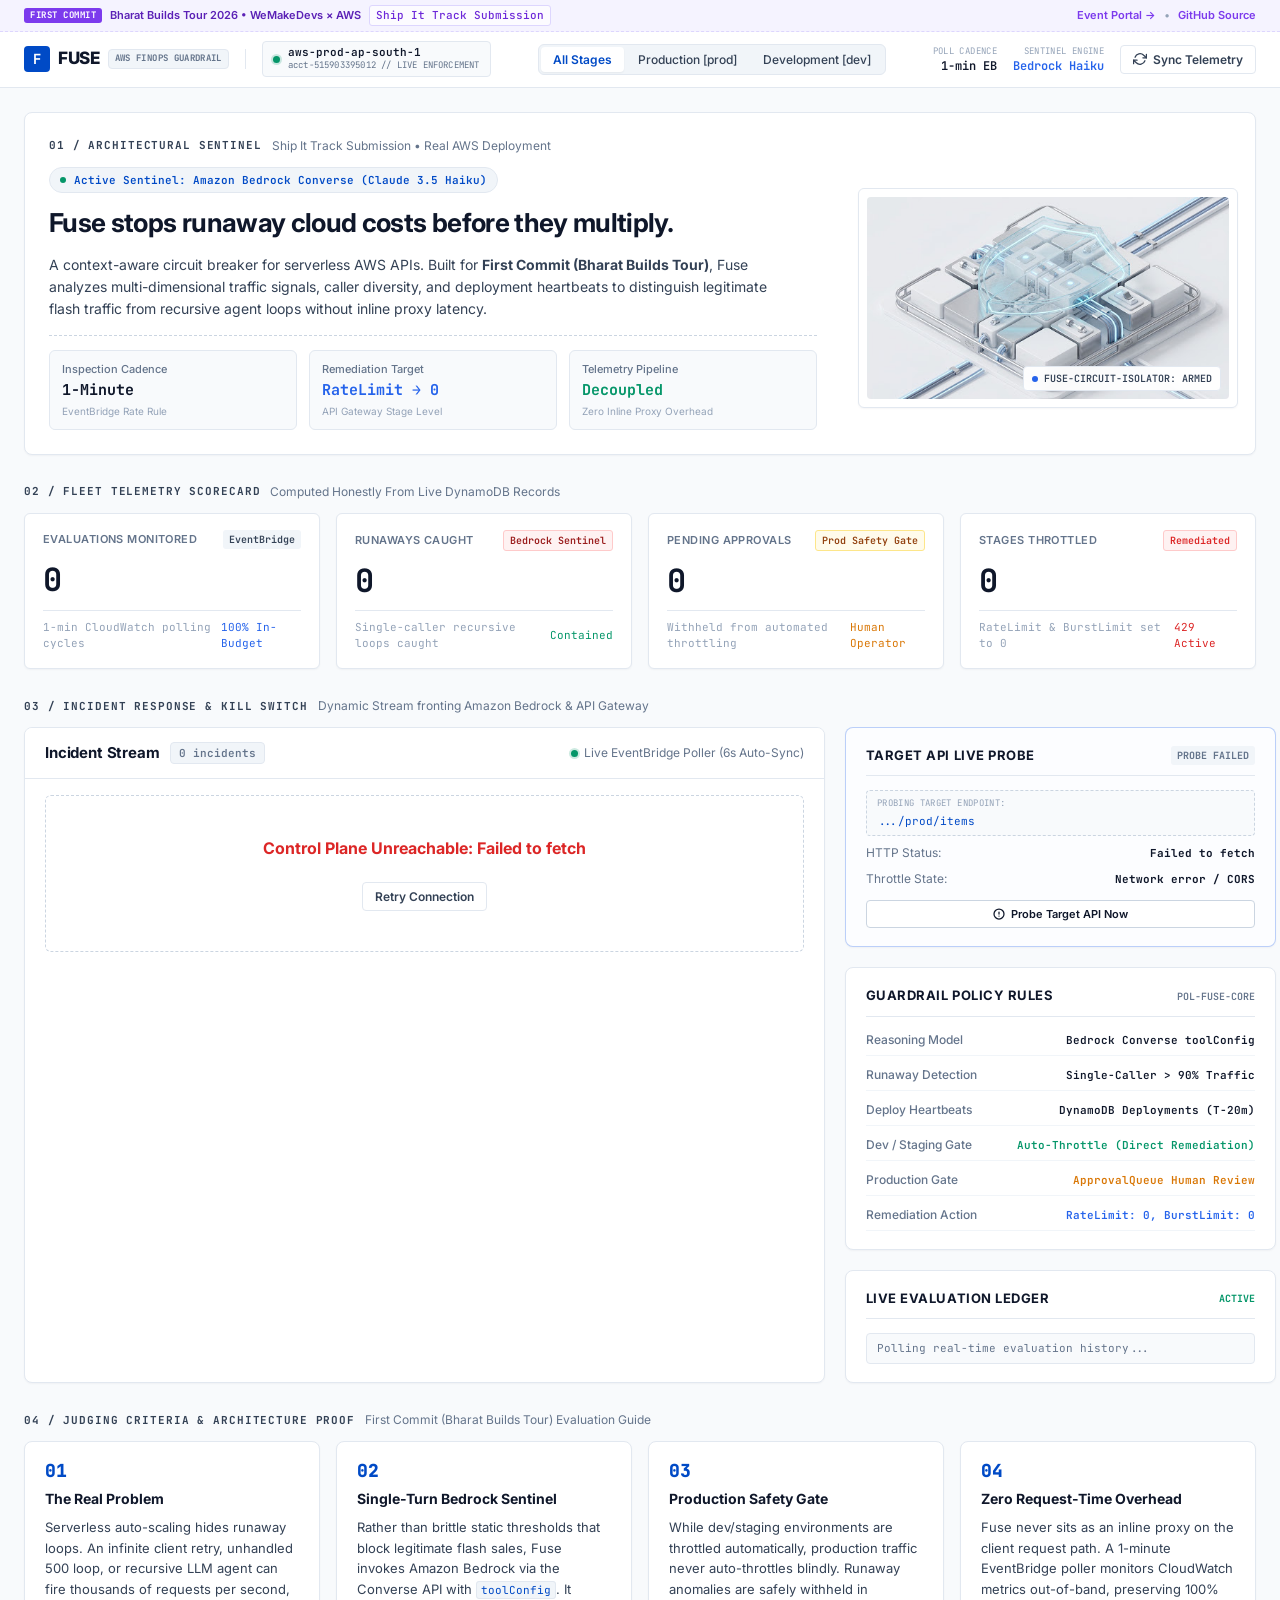
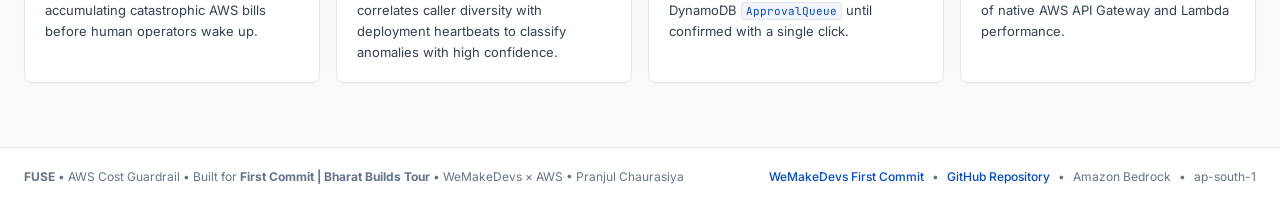
==== frontend/index.html @ ace89370 "fix(ribbon): remove Best UI tag, label accurately as Ship It Track Submission" ====
<!DOCTYPE html>
<html lang="en">
<head>
  <meta charset="UTF-8">
  <meta name="viewport" content="width=device-width, initial-scale=1.0">
  <title>Fuse — AWS Cost Guardrail & Real-Time Circuit Breaker | First Commit</title>
  <link rel="stylesheet" href="styles.css">
  <link rel="preconnect" href="https://fonts.googleapis.com">
  <link rel="preconnect" href="https://fonts.gstatic.com" crossorigin>
  <link href="https://fonts.googleapis.com/css2?family=Inter:wght@400;500;600;700;800&family=JetBrains+Mono:wght@400;500;600;700&display=swap" rel="stylesheet">
</head>
<body>
  <div class="app-layout">
    <!-- Hackathon Context Banner (WeMakeDevs x AWS First Commit) -->
    <div class="hackathon-ribbon">
      <div class="ribbon-inner">
        <div class="ribbon-left">
          <span class="ribbon-tag">FIRST COMMIT</span>
          <span class="ribbon-text">Bharat Builds Tour 2026 &bull; WeMakeDevs &times; AWS</span>
          <span class="ribbon-track">Ship It Track Submission</span>
        </div>
        <div class="ribbon-right">
          <a href="https://www.wemakedevs.org/aws/first-commit" target="_blank" rel="noopener" class="ribbon-link">Event Portal &rarr;</a>
          <span class="ribbon-sep">&bull;</span>
          <a href="https://github.com/Pranjulchaurasiya/fuse" target="_blank" rel="noopener" class="ribbon-link">GitHub Source</a>
        </div>
      </div>
    </div>

    <!-- Top Navigation Header -->
    <header class="top-nav">
      <div class="nav-inner">
        <!-- Brand & Account Context -->
        <div class="nav-left">
          <div class="brand">
            <span class="brand-icon">F</span>
            <span class="brand-title">FUSE</span>
            <span class="brand-tag">AWS FINOPS GUARDRAIL</span>
          </div>

          <div class="nav-divider"></div>

          <div class="account-pill">
            <span class="pulse-dot"></span>
            <div class="account-meta">
              <span class="account-name">aws-prod-ap-south-1</span>
              <span class="account-sub">acct-515903395012 // LIVE ENFORCEMENT</span>
            </div>
          </div>
        </div>

        <!-- Stage Filter Navigation Tabs -->
        <div class="nav-center">
          <div class="stage-tabs" id="stage-tabs">
            <button class="stage-tab active" data-stage="all">All Stages</button>
            <button class="stage-tab" data-stage="prod">Production [prod]</button>
            <button class="stage-tab" data-stage="dev">Development [dev]</button>
          </div>
          <!-- Hidden select for programmatic change compatibility -->
          <select id="env-filter" style="display: none;">
            <option value="all" selected>all</option>
            <option value="prod">prod</option>
            <option value="dev">dev</option>
          </select>
        </div>

        <!-- Telemetry Stats & Actions -->
        <div class="nav-right">
          <div class="micro-stat">
            <span class="stat-lbl">POLL CADENCE</span>
            <span class="stat-val">1-min EB</span>
          </div>
          <div class="micro-stat">
            <span class="stat-lbl">SENTINEL ENGINE</span>
            <span class="stat-val text-blue">Bedrock Haiku</span>
          </div>
          <button id="refresh-btn" class="btn btn-sync">
            <svg class="icon-sync" width="14" height="14" viewBox="0 0 24 24" fill="none" stroke="currentColor" stroke-width="2.2" stroke-linecap="round" stroke-linejoin="round">
              <polyline points="23 4 23 10 17 10"></polyline>
              <polyline points="1 20 1 14 7 14"></polyline>
              <path d="M3.51 9a9 9 0 0 1 14.85-3.36L23 10M1 14l4.64 4.36A9 9 0 0 0 20.49 15"></path>
            </svg>
            Sync Telemetry
          </button>
        </div>
      </div>
    </header>

    <!-- Main Content Canvas -->
    <main class="content-canvas">
      <!-- 01 / Architectural Overview Hero Banner -->
      <section class="hero-bento">
        <div class="section-badge-row">
          <span class="section-mono-tag">01 / ARCHITECTURAL SENTINEL</span>
          <span class="section-sub-tag">Ship It Track Submission &bull; Real AWS Deployment</span>
        </div>
        <div class="hero-bento-grid">
          <!-- Left Architectural Summary -->
          <div class="hero-left">
            <div class="active-guard-pill">
              <span class="ping-dot"></span>
              <span>Active Sentinel: Amazon Bedrock Converse (Claude 3.5 Haiku)</span>
            </div>
            <h1 class="hero-heading">Fuse stops runaway cloud costs before they multiply.</h1>
            <p class="hero-summary">
              A context-aware circuit breaker for serverless AWS APIs. Built for <strong>First Commit (Bharat Builds Tour)</strong>, Fuse analyzes multi-dimensional traffic signals, caller diversity, and deployment heartbeats to distinguish legitimate flash traffic from recursive agent loops without inline proxy latency.
            </p>
            <div class="hero-specs-row">
              <div class="spec-card">
                <span class="spec-label">Inspection Cadence</span>
                <span class="spec-val">1-Minute</span>
                <span class="spec-sub">EventBridge Rate Rule</span>
              </div>
              <div class="spec-card">
                <span class="spec-label">Remediation Target</span>
                <span class="spec-val text-blue">RateLimit &rarr; 0</span>
                <span class="spec-sub">API Gateway Stage Level</span>
              </div>
              <div class="spec-card">
                <span class="spec-label">Telemetry Pipeline</span>
                <span class="spec-val text-green">Decoupled</span>
                <span class="spec-sub">Zero Inline Proxy Overhead</span>
              </div>
            </div>
          </div>

          <!-- Right 3D Architectural Visual -->
          <div class="hero-right">
            <div class="visual-wrapper">
              <img src="assets/fuse_hero_3d.jpg" alt="Fuse 3D Circuit Breaker Shield" class="hero-3d-visual" />
              <div class="visual-tag">
                <span class="visual-dot"></span>
                <span>FUSE-CIRCUIT-ISOLATOR: ARMED</span>
              </div>
            </div>
          </div>
        </div>
      </section>

      <!-- 02 / Real-Time Fleet Telemetry Bento Scorecard -->
      <section class="metrics-container-section">
        <div class="section-badge-row">
          <span class="section-mono-tag">02 / FLEET TELEMETRY SCORECARD</span>
          <span class="section-sub-tag">Computed Honestly From Live DynamoDB Records</span>
        </div>
        <div class="metrics-grid">
          <div class="bento-tile">
            <div class="tile-header">
              <span class="tile-title">Evaluations Monitored</span>
              <span class="tile-chip">EventBridge</span>
            </div>
            <div class="tile-value" id="metric-total">0</div>
            <div class="tile-footer">
              <span>1-min CloudWatch polling cycles</span>
              <span class="text-blue">100% In-Budget</span>
            </div>
          </div>

          <div class="bento-tile">
            <div class="tile-header">
              <span class="tile-title">Runaways Caught</span>
              <span class="tile-chip chip-red">Bedrock Sentinel</span>
            </div>
            <div class="tile-value" id="metric-runaways">0</div>
            <div class="tile-footer">
              <span>Single-caller recursive loops caught</span>
              <span class="text-green">Contained</span>
            </div>
          </div>

          <div class="bento-tile" id="tile-pending">
            <div class="tile-header">
              <span class="tile-title">Pending Approvals</span>
              <span class="tile-chip chip-amber">Prod Safety Gate</span>
            </div>
            <div class="tile-value" id="metric-pending">0</div>
            <div class="tile-footer">
              <span>Withheld from automated throttling</span>
              <span class="text-amber">Human Operator</span>
            </div>
          </div>

          <div class="bento-tile">
            <div class="tile-header">
              <span class="tile-title">Stages Throttled</span>
              <span class="tile-chip chip-crimson">Remediated</span>
            </div>
            <div class="tile-value" id="metric-throttled">0</div>
            <div class="tile-footer">
              <span>RateLimit &amp; BurstLimit set to 0</span>
              <span class="text-crimson">429 Active</span>
            </div>
          </div>
        </div>
      </section>

      <!-- 03 / Main Operational Console (Split Layout) -->
      <section class="console-section">
        <div class="section-badge-row">
          <span class="section-mono-tag">03 / INCIDENT RESPONSE &amp; KILL SWITCH</span>
          <span class="section-sub-tag">Dynamic Stream fronting Amazon Bedrock &amp; API Gateway</span>
        </div>
        <div class="console-split">
          <!-- Primary Incident Response Stream (Left 65%) -->
          <div class="incident-stream-panel">
            <div class="panel-header">
              <div class="panel-title-group">
                <h2 class="panel-title">Incident Stream</h2>
                <span class="panel-count-badge" id="feed-count">0 incidents</span>
              </div>
              <div class="panel-live-indicator">
                <span class="pulse-dot"></span>
                <span>Live EventBridge Poller (6s Auto-Sync)</span>
              </div>
            </div>

            <!-- Incidents Feed Container -->
            <div id="incidents-container" class="incidents-feed">
              <div class="empty-state-box">
                <div class="spinner-ring"></div>
                <p>Connecting to Fuse Control Plane API...</p>
              </div>
            </div>
          </div>

          <!-- Secondary Audit, Probe & Policy Panel (Right 35%) -->
          <aside class="side-panel">
            <!-- Interactive Live Target API Health Probe -->
            <div class="side-tile probe-tile">
              <div class="side-tile-header">
                <h3 class="side-tile-title">Target API Live Probe</h3>
                <span class="probe-status-pill" id="probe-status-pill">CHECKING...</span>
              </div>
              <div class="probe-body">
                <div class="probe-endpoint-box">
                  <span class="probe-endpoint-lbl">PROBING TARGET ENDPOINT:</span>
                  <code class="probe-endpoint-url">.../prod/items</code>
                </div>
                <div class="probe-result-row">
                  <span class="probe-lbl">HTTP Status:</span>
                  <span class="probe-val" id="probe-status-text">Testing connection...</span>
                </div>
                <div class="probe-result-row">
                  <span class="probe-lbl">Throttle State:</span>
                  <span class="probe-val" id="probe-throttle-state">--</span>
                </div>
                <button class="btn btn-probe" id="btn-probe-target">
                  <svg width="12" height="12" viewBox="0 0 24 24" fill="none" stroke="currentColor" stroke-width="2.5" stroke-linecap="round" stroke-linejoin="round">
                    <circle cx="12" cy="12" r="10"></circle>
                    <line x1="12" y1="8" x2="12" y2="12"></line>
                    <line x1="12" y1="16" x2="12.01" y2="16"></line>
                  </svg>
                  Probe Target API Now
                </button>
              </div>
            </div>

            <!-- Safety Guardrail Parameters Tile -->
            <div class="side-tile">
              <div class="side-tile-header">
                <h3 class="side-tile-title">Guardrail Policy Rules</h3>
                <span class="policy-id-tag">POL-FUSE-CORE</span>
              </div>
              <div class="policy-rows">
                <div class="policy-item">
                  <span class="policy-key">Reasoning Model</span>
                  <span class="policy-val">Bedrock Converse toolConfig</span>
                </div>
                <div class="policy-item">
                  <span class="policy-key">Runaway Detection</span>
                  <span class="policy-val">Single-Caller &gt; 90% Traffic</span>
                </div>
                <div class="policy-item">
                  <span class="policy-key">Deploy Heartbeats</span>
                  <span class="policy-val">DynamoDB Deployments (T-20m)</span>
                </div>
                <div class="policy-item">
                  <span class="policy-key">Dev / Staging Gate</span>
                  <span class="policy-val text-green">Auto-Throttle (Direct Remediation)</span>
                </div>
                <div class="policy-item">
                  <span class="policy-key">Production Gate</span>
                  <span class="policy-val text-amber">ApprovalQueue Human Review</span>
                </div>
                <div class="policy-item">
                  <span class="policy-key">Remediation Action</span>
                  <span class="policy-val text-blue">RateLimit: 0, BurstLimit: 0</span>
                </div>
              </div>
            </div>

            <!-- Live Evaluation Ledger -->
            <div class="side-tile">
              <div class="side-tile-header">
                <h3 class="side-tile-title">Live Evaluation Ledger</h3>
                <span class="ledger-status-tag">ACTIVE</span>
              </div>
              <div class="ledger-list" id="ledger-list">
                <div class="ledger-row" style="color: var(--text-muted); font-size: 11px;">
                  Polling real-time evaluation history...
                </div>
              </div>
            </div>
          </aside>
        </div>
      </section>

      <!-- 04 / Hackathon Judging Walkthrough Guide -->
      <section class="walkthrough-guide-section">
        <div class="section-badge-row">
          <span class="section-mono-tag">04 / JUDGING CRITERIA &amp; ARCHITECTURE PROOF</span>
          <span class="section-sub-tag">First Commit (Bharat Builds Tour) Evaluation Guide</span>
        </div>
        <div class="guide-cards-grid">
          <div class="guide-card">
            <span class="guide-num">01</span>
            <h4 class="guide-title">The Real Problem</h4>
            <p class="guide-desc">
              Serverless auto-scaling hides runaway loops. An infinite client retry, unhandled 500 loop, or recursive LLM agent can fire thousands of requests per second, accumulating catastrophic AWS bills before human operators wake up.
            </p>
          </div>

          <div class="guide-card">
            <span class="guide-num">02</span>
            <h4 class="guide-title">Single-Turn Bedrock Sentinel</h4>
            <p class="guide-desc">
              Rather than brittle static thresholds that block legitimate flash sales, Fuse invokes Amazon Bedrock via the Converse API with <code>toolConfig</code>. It correlates caller diversity with deployment heartbeats to classify anomalies with high confidence.
            </p>
          </div>

          <div class="guide-card">
            <span class="guide-num">03</span>
            <h4 class="guide-title">Production Safety Gate</h4>
            <p class="guide-desc">
              While dev/staging environments are throttled automatically, production traffic never auto-throttles blindly. Runaway anomalies are safely withheld in DynamoDB <code>ApprovalQueue</code> until confirmed with a single click.
            </p>
          </div>

          <div class="guide-card">
            <span class="guide-num">04</span>
            <h4 class="guide-title">Zero Request-Time Overhead</h4>
            <p class="guide-desc">
              Fuse never sits as an inline proxy on the client request path. A 1-minute EventBridge poller monitors CloudWatch metrics out-of-band, preserving 100% of native AWS API Gateway and Lambda performance.
            </p>
          </div>
        </div>
      </section>
    </main>

    <!-- Global Footer -->
    <footer class="bottom-footer">
      <div class="footer-inner">
        <div class="footer-brand-info">
          <strong>FUSE</strong> &bull; AWS Cost Guardrail &bull; Built for <strong>First Commit | Bharat Builds Tour</strong> &bull; WeMakeDevs &times; AWS &bull; Pranjul Chaurasiya
        </div>
        <div class="footer-links">
          <a href="https://www.wemakedevs.org/aws/first-commit" target="_blank" rel="noopener">WeMakeDevs First Commit</a>
          <span>&bull;</span>
          <a href="https://github.com/Pranjulchaurasiya/fuse" target="_blank" rel="noopener">GitHub Repository</a>
          <span>&bull;</span>
          <span>Amazon Bedrock</span>
          <span>&bull;</span>
          <span>ap-south-1</span>
        </div>
      </div>
    </footer>
  </div>

  <script src="app.js"></script>
</body>
</html>
---- frontend/styles.css ----
/* ==========================================================================
   Fuse — Precision AWS Cost Guardrail & Circuit Breaker Console
   Submitted for First Commit | Bharat Builds Tour (WeMakeDevs x AWS)
   Editorial Light Theme with High-Precision Technical Typography
   ========================================================================== */

:root {
  /* Canvas & Structural Foundations */
  --bg-canvas: #f8fafc;
  --bg-surface: #ffffff;
  --bg-subtle: #f1f5f9;
  --bg-highlight: #eff6ff;
  --bg-atmosphere: #ffffff;

  /* Hairline Borders */
  --border-light: #e2e8f0;
  --border-strong: #cbd5e1;
  --border-dashed: #cbd5e1;
  --border-active: #2563eb;

  /* Typography Colors */
  --text-primary: #0f172a;
  --text-secondary: #334155;
  --text-muted: #64748b;
  --text-faint: #94a3b8;

  /* Hackathon Signature & Semantic State Accents */
  --hackathon-purple: #7c3aed;
  --hackathon-purple-light: #f5f3ff;
  --hackathon-purple-border: #ddd6fe;

  --brand-primary: #004ac6;
  --brand-blue: #2563eb;
  --brand-light: #dbeafe;

  --state-danger: #dc2626;
  --state-danger-bg: #fef2f2;
  --state-danger-border: #fecaca;
  --state-danger-text: #991b1b;

  --state-warning: #d97706;
  --state-warning-bg: #fffbeb;
  --state-warning-border: #fde68a;
  --state-warning-text: #92400e;

  --state-success: #059669;
  --state-success-bg: #ecfdf5;
  --state-success-border: #a7f3d0;
  --state-success-text: #065f46;

  /* Font Families */
  --font-ui: "Inter", -apple-system, BlinkMacSystemFont, "Segoe UI", Roboto, sans-serif;
  --font-mono: "JetBrains Mono", ui-monospace, SFMono-Regular, Menlo, Monaco, Consolas, monospace;

  /* Elevation & Shadows */
  --shadow-sm: 0 1px 2px 0 rgba(15, 23, 42, 0.04);
  --shadow-md: 0 4px 6px -1px rgba(15, 23, 42, 0.05), 0 2px 4px -2px rgba(15, 23, 42, 0.03);
  --shadow-lg: 0 10px 15px -3px rgba(15, 23, 42, 0.06), 0 4px 6px -4px rgba(15, 23, 42, 0.03);
}

/* Reset & Box Sizing */
*, *::before, *::after {
  box-sizing: border-box;
  margin: 0;
  padding: 0;
}

body {
  font-family: var(--font-ui);
  background-color: var(--bg-canvas);
  color: var(--text-primary);
  line-height: 1.5;
  -webkit-font-smoothing: antialiased;
  -moz-osx-font-smoothing: grayscale;
  min-height: 100vh;
}

.app-layout {
  display: flex;
  flex-direction: column;
  min-height: 100vh;
}

/* ==========================================================================
   Hackathon Context Ribbon (WeMakeDevs x AWS First Commit)
   ========================================================================== */
.hackathon-ribbon {
  background-color: var(--hackathon-purple-light);
  border-bottom: 1px dashed var(--hackathon-purple-border);
  padding: 5px 0;
  font-size: 11px;
}

.ribbon-inner {
  max-width: 1360px;
  margin: 0 auto;
  padding: 0 24px;
  display: flex;
  align-items: center;
  justify-content: space-between;
  flex-wrap: wrap;
  gap: 8px;
}

.ribbon-left {
  display: flex;
  align-items: center;
  gap: 8px;
  flex-wrap: wrap;
}

.ribbon-tag {
  background-color: var(--hackathon-purple);
  color: #ffffff;
  font-family: var(--font-mono);
  font-size: 9px;
  font-weight: 700;
  padding: 1px 6px;
  border-radius: 3px;
  letter-spacing: 0.06em;
}

.ribbon-text {
  font-weight: 600;
  color: #5b21b6;
}

.ribbon-track {
  font-family: var(--font-mono);
  color: #6d28d9;
  font-weight: 500;
  background-color: rgba(255, 255, 255, 0.7);
  padding: 1px 6px;
  border-radius: 3px;
  border: 1px solid var(--hackathon-purple-border);
}

.ribbon-right {
  display: flex;
  align-items: center;
  gap: 8px;
}

.ribbon-link {
  color: var(--hackathon-purple);
  font-weight: 600;
  text-decoration: none;
}

.ribbon-link:hover {
  text-decoration: underline;
}

.ribbon-sep {
  color: var(--text-faint);
}

/* ==========================================================================
   Top Navigation Bar
   ========================================================================== */
.top-nav {
  position: sticky;
  top: 0;
  z-index: 50;
  background-color: var(--bg-surface);
  border-bottom: 1px solid var(--border-light);
  height: 56px;
}

.nav-inner {
  max-width: 1360px;
  margin: 0 auto;
  padding: 0 24px;
  height: 100%;
  display: flex;
  align-items: center;
  justify-content: space-between;
  gap: 16px;
}

.nav-left {
  display: flex;
  align-items: center;
  gap: 16px;
}

.brand {
  display: flex;
  align-items: center;
  gap: 8px;
}

.brand-icon {
  width: 26px;
  height: 26px;
  background-color: var(--brand-primary);
  color: #ffffff;
  border-radius: 4px;
  display: flex;
  align-items: center;
  justify-content: center;
  font-family: var(--font-mono);
  font-weight: 700;
  font-size: 14px;
}

.brand-title {
  font-family: var(--font-ui);
  font-weight: 800;
  font-size: 17px;
  letter-spacing: -0.02em;
  color: var(--text-primary);
}

.brand-tag {
  font-family: var(--font-mono);
  font-size: 9px;
  font-weight: 700;
  background-color: var(--bg-subtle);
  border: 1px solid var(--border-light);
  color: var(--text-muted);
  padding: 2px 6px;
  border-radius: 4px;
  letter-spacing: 0.04em;
}

.nav-divider {
  width: 1px;
  height: 20px;
  background-color: var(--border-light);
}

.account-pill {
  display: flex;
  align-items: center;
  gap: 8px;
  background-color: var(--bg-canvas);
  border: 1px solid var(--border-light);
  padding: 4px 10px;
  border-radius: 4px;
}

.pulse-dot {
  width: 7px;
  height: 7px;
  border-radius: 50%;
  background-color: var(--state-success);
  box-shadow: 0 0 0 2px rgba(5, 150, 105, 0.2);
  animation: pulse-ring 2s infinite ease-in-out;
}

@keyframes pulse-ring {
  0%, 100% { opacity: 1; transform: scale(1); }
  50% { opacity: 0.5; transform: scale(0.9); }
}

.account-meta {
  display: flex;
  flex-direction: column;
}

.account-name {
  font-family: var(--font-mono);
  font-size: 11px;
  font-weight: 600;
  color: var(--text-primary);
  line-height: 1.2;
}

.account-sub {
  font-family: var(--font-mono);
  font-size: 9px;
  color: var(--text-muted);
  letter-spacing: 0.02em;
}

/* Stage Navigation Tabs */
.nav-center {
  display: flex;
  align-items: center;
}

.stage-tabs {
  display: flex;
  background-color: var(--bg-subtle);
  border: 1px solid var(--border-light);
  padding: 2px;
  border-radius: 6px;
  gap: 2px;
}

.stage-tab {
  background: none;
  border: none;
  padding: 5px 12px;
  border-radius: 4px;
  font-size: 12px;
  font-weight: 500;
  color: var(--text-secondary);
  cursor: pointer;
  transition: all 0.15s ease;
  font-family: var(--font-ui);
}

.stage-tab:hover {
  color: var(--text-primary);
}

.stage-tab.active {
  background-color: #ffffff;
  color: var(--brand-primary);
  font-weight: 600;
  box-shadow: 0 1px 2px rgba(0, 0, 0, 0.05);
}

/* Nav Right */
.nav-right {
  display: flex;
  align-items: center;
  gap: 16px;
}

.micro-stat {
  display: flex;
  flex-direction: column;
  align-items: flex-end;
}

.stat-lbl {
  font-family: var(--font-mono);
  font-size: 9px;
  color: var(--text-faint);
  letter-spacing: 0.04em;
  text-transform: uppercase;
}

.stat-val {
  font-family: var(--font-mono);
  font-size: 12px;
  font-weight: 600;
  color: var(--text-primary);
  line-height: 1.2;
}

.text-green { color: var(--state-success) !important; }
.text-amber { color: var(--state-warning) !important; }
.text-crimson, .text-red { color: var(--state-danger) !important; }
.text-blue { color: var(--brand-blue) !important; }

.btn {
  display: inline-flex;
  align-items: center;
  justify-content: center;
  gap: 6px;
  font-family: var(--font-ui);
  font-size: 12px;
  font-weight: 600;
  border-radius: 4px;
  cursor: pointer;
  transition: all 0.15s ease;
  border: 1px solid transparent;
}

.btn-sync {
  background-color: var(--bg-surface);
  border-color: var(--border-light);
  color: var(--text-secondary);
  padding: 6px 12px;
}

.btn-sync:hover {
  background-color: var(--bg-subtle);
  border-color: var(--border-strong);
  color: var(--text-primary);
}

.btn-sync.loading .icon-sync {
  animation: spin 0.8s linear infinite;
}

@keyframes spin {
  to { transform: rotate(360deg); }
}

/* ==========================================================================
   Content Canvas & Section Badge Counters
   ========================================================================== */
.content-canvas {
  max-width: 1360px;
  width: 100%;
  margin: 24px auto;
  padding: 0 24px;
  flex: 1;
  display: flex;
  flex-direction: column;
  gap: 28px;
}

.section-badge-row {
  display: flex;
  align-items: center;
  gap: 10px;
  margin-bottom: 12px;
}

.section-mono-tag {
  font-family: var(--font-mono);
  font-size: 11px;
  font-weight: 700;
  letter-spacing: 0.08em;
  color: var(--text-secondary);
}

.section-sub-tag {
  font-size: 12px;
  color: var(--text-muted);
}

/* ==========================================================================
   01 / Hero Architectural Bento Banner
   ========================================================================== */
.hero-bento {
  background-color: var(--bg-surface);
  border: 1px solid var(--border-light);
  border-radius: 8px;
  box-shadow: var(--shadow-sm);
  padding: 24px;
  overflow: hidden;
}

.hero-bento-grid {
  display: grid;
  grid-template-columns: 1fr;
  align-items: center;
  gap: 24px;
}

@media (min-width: 980px) {
  .hero-bento-grid {
    grid-template-columns: 65% 35%;
  }
}

.hero-left {
  display: flex;
  flex-direction: column;
  gap: 14px;
}

.active-guard-pill {
  align-self: flex-start;
  display: inline-flex;
  align-items: center;
  gap: 8px;
  background-color: var(--bg-subtle);
  border: 1px solid var(--border-light);
  padding: 4px 10px;
  border-radius: 20px;
  font-family: var(--font-mono);
  font-size: 11px;
  font-weight: 600;
  color: var(--brand-primary);
}

.ping-dot {
  width: 6px;
  height: 6px;
  border-radius: 50%;
  background-color: var(--state-success);
}

.hero-heading {
  font-size: 26px;
  font-weight: 700;
  letter-spacing: -0.025em;
  color: var(--text-primary);
  line-height: 1.25;
}

.hero-summary {
  font-size: 14px;
  color: var(--text-secondary);
  line-height: 1.6;
  max-width: 720px;
}

.hero-specs-row {
  display: grid;
  grid-template-columns: repeat(auto-fit, minmax(170px, 1fr));
  gap: 12px;
  padding-top: 14px;
  border-top: 1px dashed var(--border-dashed);
}

.spec-card {
  background-color: var(--bg-canvas);
  border: 1px solid var(--border-light);
  border-radius: 6px;
  padding: 10px 12px;
  display: flex;
  flex-direction: column;
  gap: 2px;
}

.spec-label {
  font-size: 11px;
  color: var(--text-muted);
  font-weight: 500;
}

.spec-val {
  font-family: var(--font-mono);
  font-size: 15px;
  font-weight: 700;
  color: var(--text-primary);
}

.spec-sub {
  font-size: 10px;
  color: var(--text-faint);
}

.hero-right {
  height: 100%;
  display: flex;
  align-items: center;
  justify-content: center;
  position: relative;
}

.visual-wrapper {
  width: 100%;
  max-width: 380px;
  background-color: var(--bg-surface);
  border: 1px solid var(--border-light);
  border-radius: 6px;
  padding: 8px;
  box-shadow: var(--shadow-sm);
  position: relative;
}

.hero-3d-visual {
  width: 100%;
  height: auto;
  border-radius: 4px;
  display: block;
  object-fit: cover;
}

.visual-tag {
  position: absolute;
  bottom: 16px;
  right: 16px;
  background-color: rgba(255, 255, 255, 0.94);
  backdrop-filter: blur(4px);
  border: 1px solid var(--border-light);
  border-radius: 4px;
  padding: 4px 8px;
  font-family: var(--font-mono);
  font-size: 10px;
  font-weight: 600;
  color: var(--text-secondary);
  display: flex;
  align-items: center;
  gap: 6px;
}

.visual-dot {
  width: 6px;
  height: 6px;
  border-radius: 50%;
  background-color: var(--brand-blue);
}

/* ==========================================================================
   02 / Bento Metrics Scorecard
   ========================================================================== */
.metrics-container-section {
  display: flex;
  flex-direction: column;
}

.metrics-grid {
  display: grid;
  grid-template-columns: repeat(auto-fit, minmax(240px, 1fr));
  gap: 16px;
}

.bento-tile {
  background-color: var(--bg-surface);
  border: 1px solid var(--border-light);
  border-radius: 6px;
  padding: 16px 18px;
  box-shadow: var(--shadow-sm);
  display: flex;
  flex-direction: column;
  justify-content: space-between;
  gap: 8px;
  transition: border-color 0.15s ease, box-shadow 0.15s ease;
}

.bento-tile:hover {
  border-color: var(--border-strong);
  box-shadow: var(--shadow-md);
}

.tile-header {
  display: flex;
  align-items: center;
  justify-content: space-between;
}

.tile-title {
  font-size: 11px;
  font-weight: 600;
  text-transform: uppercase;
  letter-spacing: 0.04em;
  color: var(--text-muted);
}

.tile-chip {
  font-family: var(--font-mono);
  font-size: 10px;
  font-weight: 600;
  padding: 2px 6px;
  border-radius: 3px;
  background-color: var(--bg-subtle);
  color: var(--text-secondary);
}

.chip-red {
  background-color: var(--state-danger-bg);
  border: 1px solid var(--state-danger-border);
  color: var(--state-danger-text);
}

.chip-amber {
  background-color: var(--state-warning-bg);
  border: 1px solid var(--state-warning-border);
  color: var(--state-warning-text);
}

.chip-crimson {
  background-color: var(--state-danger-bg);
  border: 1px solid var(--state-danger-border);
  color: var(--state-danger);
}

.tile-value {
  font-family: var(--font-mono);
  font-size: 32px;
  font-weight: 700;
  color: var(--text-primary);
  line-height: 1.1;
  margin: 4px 0;
}

.tile-footer {
  display: flex;
  align-items: center;
  justify-content: space-between;
  font-size: 11px;
  color: var(--text-faint);
  border-top: 1px solid var(--border-light);
  padding-top: 8px;
  font-family: var(--font-mono);
}

/* Highlighted Pending Tile */
#tile-pending.active-pending {
  border-color: var(--state-warning-border);
  background-color: var(--state-warning-bg);
}

/* ==========================================================================
   03 / Console Split Layout
   ========================================================================== */
.console-section {
  display: flex;
  flex-direction: column;
}

.console-split {
  display: grid;
  grid-template-columns: 1fr;
  gap: 20px;
}

@media (min-width: 1040px) {
  .console-split {
    grid-template-columns: 65% 35%;
  }
}

/* Left Panel: Incidents */
.incident-stream-panel {
  background-color: var(--bg-surface);
  border: 1px solid var(--border-light);
  border-radius: 8px;
  box-shadow: var(--shadow-sm);
  display: flex;
  flex-direction: column;
  overflow: hidden;
}

.panel-header {
  padding: 14px 20px;
  border-bottom: 1px solid var(--border-light);
  display: flex;
  align-items: center;
  justify-content: space-between;
  background-color: var(--bg-surface);
}

.panel-title-group {
  display: flex;
  align-items: center;
  gap: 10px;
}

.panel-title {
  font-size: 15px;
  font-weight: 700;
  letter-spacing: -0.01em;
  color: var(--text-primary);
}

.panel-count-badge {
  font-family: var(--font-mono);
  font-size: 11px;
  font-weight: 600;
  background-color: var(--bg-subtle);
  border: 1px solid var(--border-light);
  color: var(--text-muted);
  padding: 2px 8px;
  border-radius: 4px;
}

.panel-live-indicator {
  display: flex;
  align-items: center;
  gap: 6px;
  font-size: 12px;
  color: var(--text-muted);
}

.incidents-feed {
  padding: 16px 20px;
  display: flex;
  flex-direction: column;
  gap: 16px;
  min-height: 200px;
}

/* Incident Card */
.incident-card {
  background-color: var(--bg-surface);
  border: 1px solid var(--border-light);
  border-radius: 6px;
  box-shadow: var(--shadow-sm);
  overflow: hidden;
  transition: all 0.15s ease;
  display: flex;
  flex-direction: column;
}

.incident-card:hover {
  box-shadow: var(--shadow-md);
  border-color: var(--border-strong);
}

.incident-card.card-pending {
  border-color: rgba(217, 119, 6, 0.4);
  background-color: #fffdf7;
}

.incident-card.card-runaway {
  border-left: 4px solid var(--state-danger);
}

.incident-card.card-normal {
  border-left: 4px solid var(--state-success);
}

/* Card Header */
.inc-head {
  padding: 12px 16px;
  border-bottom: 1px solid var(--border-light);
  display: flex;
  align-items: center;
  justify-content: space-between;
  flex-wrap: wrap;
  gap: 8px;
  background-color: var(--bg-subtle);
}

.inc-head-left {
  display: flex;
  align-items: center;
  gap: 8px;
}

.inc-badge {
  font-family: var(--font-mono);
  font-size: 11px;
  font-weight: 700;
  padding: 2px 8px;
  border-radius: 3px;
  letter-spacing: 0.02em;
}

.badge-runaway {
  background-color: var(--state-danger-bg);
  border: 1px solid var(--state-danger-border);
  color: var(--state-danger-text);
}

.badge-normal {
  background-color: var(--state-success-bg);
  border: 1px solid var(--state-success-border);
  color: var(--state-success-text);
}

.inc-tier {
  font-family: var(--font-mono);
  font-size: 10px;
  font-weight: 700;
  padding: 2px 6px;
  border-radius: 3px;
  background-color: var(--state-danger);
  color: #ffffff;
}

.inc-stage {
  font-family: var(--font-mono);
  font-size: 11px;
  font-weight: 600;
  padding: 2px 6px;
  border-radius: 3px;
  background-color: var(--bg-surface);
  border: 1px solid var(--border-light);
  color: var(--text-secondary);
  text-transform: uppercase;
}

.inc-resource {
  font-family: var(--font-mono);
  font-size: 12px;
  color: var(--text-muted);
}

.inc-time {
  font-family: var(--font-mono);
  font-size: 11px;
  color: var(--text-faint);
}

/* Card Body */
.inc-body {
  padding: 16px;
  display: flex;
  flex-direction: column;
  gap: 12px;
}

/* Telemetry Grid inside card */
.inc-telemetry-grid {
  display: grid;
  grid-template-columns: repeat(auto-fit, minmax(130px, 1fr));
  gap: 8px;
  background-color: var(--bg-canvas);
  border: 1px solid var(--border-light);
  border-radius: 4px;
  padding: 10px 12px;
}

.tele-box {
  display: flex;
  flex-direction: column;
  gap: 2px;
}

.tele-k {
  font-size: 10px;
  font-weight: 600;
  text-transform: uppercase;
  color: var(--text-muted);
  font-family: var(--font-mono);
}

.tele-v {
  font-family: var(--font-mono);
  font-size: 13px;
  font-weight: 700;
  color: var(--text-primary);
}

.tele-v.delta-surge {
  color: var(--state-danger);
}

/* Trajectory Sparkline Bar Container */
.trajectory-box {
  background-color: var(--bg-surface);
  border: 1px solid var(--border-light);
  border-radius: 4px;
  padding: 8px 12px;
  display: flex;
  flex-direction: column;
  gap: 6px;
}

.trajectory-head {
  display: flex;
  justify-content: space-between;
  font-family: var(--font-mono);
  font-size: 10px;
}

.trajectory-bars {
  display: flex;
  align-items: flex-end;
  gap: 4px;
  height: 32px;
  padding-top: 4px;
}

.bar-step {
  flex: 1;
  background-color: rgba(37, 99, 235, 0.25);
  border-radius: 2px 2px 0 0;
  transition: height 0.3s ease;
}

.bar-step.step-surge {
  background-color: var(--state-danger);
}

/* Bedrock Reasoning Synthesis Box */
.reasoning-box {
  background-color: var(--bg-highlight);
  border: 1px solid rgba(37, 99, 235, 0.25);
  border-radius: 4px;
  padding: 12px 14px;
  display: flex;
  flex-direction: column;
  gap: 6px;
}

.reasoning-label {
  font-family: var(--font-mono);
  font-size: 10px;
  font-weight: 700;
  color: var(--brand-primary);
  text-transform: uppercase;
  letter-spacing: 0.03em;
}

.reasoning-text {
  font-size: 13px;
  line-height: 1.5;
  color: var(--text-secondary);
  border-left: 2px solid var(--brand-blue);
  padding-left: 10px;
}

/* Card Action Deck */
.inc-actions {
  padding: 10px 16px;
  border-top: 1px solid var(--border-light);
  background-color: var(--bg-surface);
  display: flex;
  align-items: center;
  justify-content: space-between;
  flex-wrap: wrap;
  gap: 10px;
}

.action-status-chip {
  display: flex;
  align-items: center;
  gap: 6px;
  font-family: var(--font-mono);
  font-size: 11px;
  font-weight: 600;
}

.btn-approve-trip {
  background-color: var(--state-danger);
  color: #ffffff;
  padding: 7px 16px;
  font-size: 12px;
  font-weight: 700;
  border-radius: 4px;
  border: none;
  box-shadow: 0 1px 3px rgba(220, 38, 38, 0.3);
  cursor: pointer;
  transition: all 0.15s ease;
}

.btn-approve-trip:hover {
  background-color: #b91c1c;
}

.btn-approve-trip:disabled {
  opacity: 0.6;
  cursor: not-allowed;
}

.btn-toggle-json {
  background: none;
  border: none;
  color: var(--brand-primary);
  font-size: 11px;
  font-weight: 600;
  cursor: pointer;
  text-decoration: underline;
  text-underline-offset: 3px;
  font-family: var(--font-mono);
}

.json-drawer {
  background-color: #f1f5f9;
  border-top: 1px solid var(--border-light);
  padding: 12px 16px;
  font-family: var(--font-mono);
  font-size: 11px;
  color: var(--text-primary);
  display: none;
  overflow-x: auto;
}

.json-drawer.open {
  display: block;
}

/* Empty State / Spinner */
.empty-state-box {
  background-color: var(--bg-surface);
  border: 1px dashed var(--border-strong);
  border-radius: 6px;
  padding: 40px 24px;
  text-align: center;
  display: flex;
  flex-direction: column;
  align-items: center;
  gap: 12px;
  color: var(--text-muted);
}

.spinner-ring {
  width: 24px;
  height: 24px;
  border: 3px solid var(--border-light);
  border-top-color: var(--brand-primary);
  border-radius: 50%;
  animation: spin 0.8s linear infinite;
}

/* Right Side Panel */
.side-panel {
  display: flex;
  flex-direction: column;
  gap: 20px;
}

.side-tile {
  background-color: var(--bg-surface);
  border: 1px solid var(--border-light);
  border-radius: 8px;
  box-shadow: var(--shadow-sm);
  padding: 18px 20px;
  display: flex;
  flex-direction: column;
  gap: 14px;
}

.side-tile-header {
  display: flex;
  align-items: center;
  justify-content: space-between;
  border-bottom: 1px solid var(--border-light);
  padding-bottom: 10px;
}

.side-tile-title {
  font-size: 13px;
  font-weight: 700;
  text-transform: uppercase;
  letter-spacing: 0.04em;
  color: var(--text-primary);
}

.policy-id-tag {
  font-family: var(--font-mono);
  font-size: 10px;
  font-weight: 600;
  color: var(--text-muted);
}

/* Interactive Probe Tile */
.probe-tile {
  border-color: rgba(37, 99, 235, 0.3);
  background-color: #fcfdff;
}

.probe-status-pill {
  font-family: var(--font-mono);
  font-size: 10px;
  font-weight: 700;
  padding: 2px 6px;
  border-radius: 3px;
  background-color: var(--bg-subtle);
  color: var(--text-muted);
}

.probe-status-pill.status-ok {
  background-color: var(--state-success-bg);
  border: 1px solid var(--state-success-border);
  color: var(--state-success-text);
}

.probe-status-pill.status-throttled {
  background-color: var(--state-danger-bg);
  border: 1px solid var(--state-danger-border);
  color: var(--state-danger-text);
}

.probe-body {
  display: flex;
  flex-direction: column;
  gap: 8px;
}

.probe-endpoint-box {
  background-color: var(--bg-canvas);
  border: 1px dashed var(--border-dashed);
  padding: 6px 10px;
  border-radius: 4px;
  display: flex;
  flex-direction: column;
  gap: 2px;
}

.probe-endpoint-lbl {
  font-family: var(--font-mono);
  font-size: 9px;
  color: var(--text-faint);
  letter-spacing: 0.04em;
}

.probe-endpoint-url {
  font-family: var(--font-mono);
  font-size: 11px;
  color: var(--brand-primary);
  word-break: break-all;
}

.probe-result-row {
  display: flex;
  justify-content: space-between;
  align-items: center;
  font-size: 12px;
}

.probe-lbl {
  color: var(--text-muted);
}

.probe-val {
  font-family: var(--font-mono);
  font-size: 11px;
  font-weight: 700;
}

.btn-probe {
  margin-top: 4px;
  background-color: var(--bg-surface);
  border: 1px solid var(--border-strong);
  color: var(--text-primary);
  padding: 6px 10px;
  font-size: 11px;
}

.btn-probe:hover {
  background-color: var(--bg-subtle);
  border-color: var(--brand-primary);
  color: var(--brand-primary);
}

.policy-rows {
  display: flex;
  flex-direction: column;
  gap: 10px;
}

.policy-item {
  display: flex;
  justify-content: space-between;
  align-items: baseline;
  font-size: 12px;
  border-bottom: 1px solid var(--bg-subtle);
  padding-bottom: 6px;
}

.policy-key {
  color: var(--text-muted);
  font-weight: 500;
}

.policy-val {
  font-family: var(--font-mono);
  font-weight: 600;
  color: var(--text-primary);
  font-size: 11px;
  text-align: right;
}

/* Ledger List */
.ledger-status-tag {
  font-family: var(--font-mono);
  font-size: 10px;
  font-weight: 700;
  color: var(--state-success);
}

.ledger-list {
  display: flex;
  flex-direction: column;
  gap: 8px;
}

.ledger-row {
  display: flex;
  align-items: center;
  justify-content: space-between;
  background-color: var(--bg-canvas);
  border: 1px solid var(--border-light);
  border-radius: 4px;
  padding: 6px 10px;
  font-family: var(--font-mono);
  font-size: 11px;
}

.ledger-time {
  color: var(--text-faint);
}

.ledger-desc {
  display: flex;
  align-items: center;
  gap: 8px;
}

.ledger-target {
  color: var(--text-secondary);
}

.ledger-badge {
  font-size: 9px;
  font-weight: 700;
  padding: 1px 5px;
  border-radius: 2px;
}

/* ==========================================================================
   04 / Judging Criteria & Walkthrough Guide Cards
   ========================================================================== */
.walkthrough-guide-section {
  display: flex;
  flex-direction: column;
}

.guide-cards-grid {
  display: grid;
  grid-template-columns: repeat(auto-fit, minmax(260px, 1fr));
  gap: 16px;
}

.guide-card {
  background-color: var(--bg-surface);
  border: 1px solid var(--border-light);
  border-radius: 8px;
  padding: 20px;
  box-shadow: var(--shadow-sm);
  display: flex;
  flex-direction: column;
  gap: 8px;
  transition: transform 0.15s ease, box-shadow 0.15s ease;
}

.guide-card:hover {
  transform: translateY(-2px);
  box-shadow: var(--shadow-md);
  border-color: var(--border-strong);
}

.guide-num {
  font-family: var(--font-mono);
  font-size: 18px;
  font-weight: 800;
  color: var(--brand-primary);
  line-height: 1;
}

.guide-title {
  font-size: 14px;
  font-weight: 700;
  color: var(--text-primary);
}

.guide-desc {
  font-size: 13px;
  color: var(--text-secondary);
  line-height: 1.6;
}

.guide-desc code {
  font-family: var(--font-mono);
  font-size: 11px;
  background-color: var(--bg-subtle);
  border: 1px solid var(--border-light);
  padding: 1px 4px;
  border-radius: 3px;
  color: var(--brand-primary);
}

/* Footer */
.bottom-footer {
  margin-top: 40px;
  border-top: 1px solid var(--border-light);
  background-color: var(--bg-surface);
  padding: 20px 0;
}

.footer-inner {
  max-width: 1360px;
  margin: 0 auto;
  padding: 0 24px;
  display: flex;
  align-items: center;
  justify-content: space-between;
  flex-wrap: wrap;
  gap: 12px;
  font-size: 12px;
  color: var(--text-muted);
}

.footer-links {
  display: flex;
  align-items: center;
  gap: 8px;
}

.footer-links a {
  color: var(--brand-primary);
  text-decoration: none;
  font-weight: 500;
}

.footer-links a:hover {
  text-decoration: underline;
}
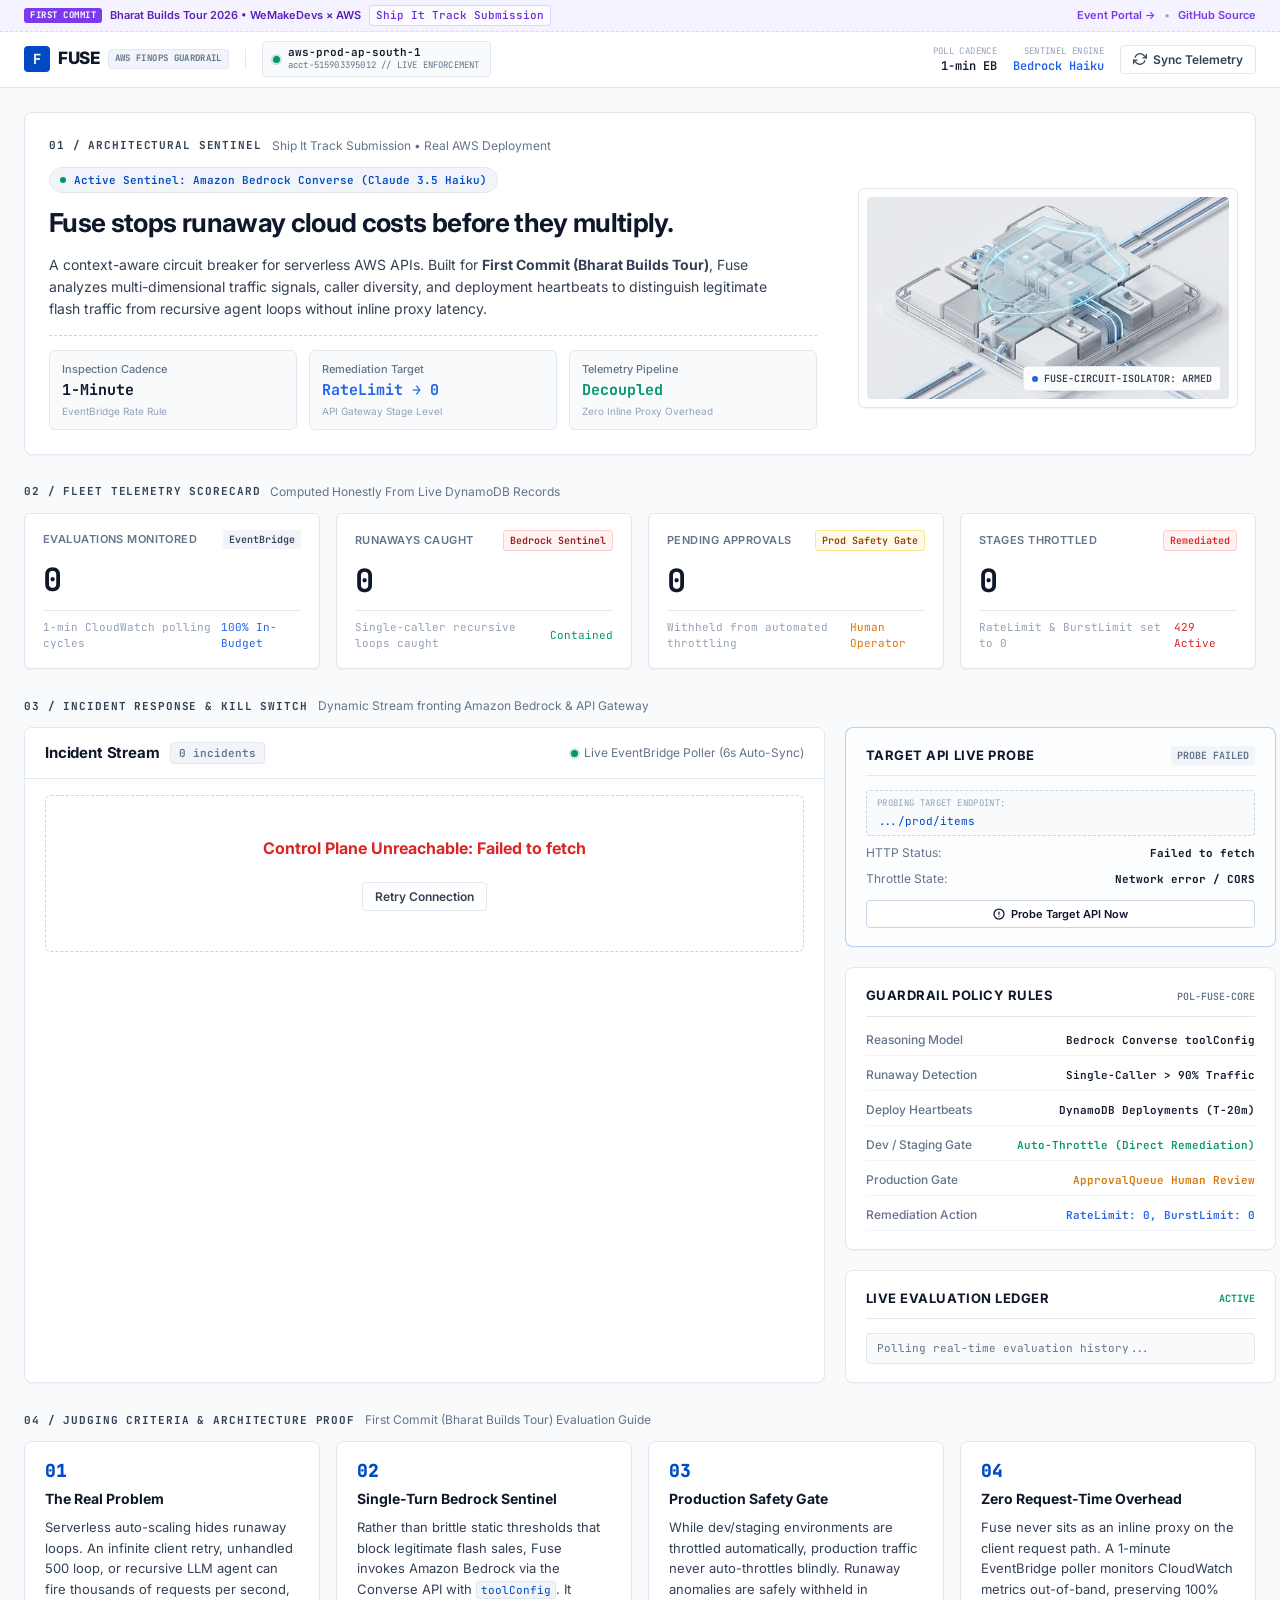
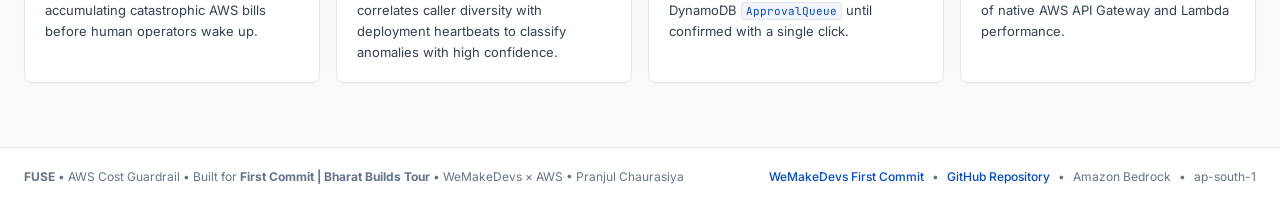
==== commit bbe0309d: "fix(frontend): remove redundant stage toggle from header" ====
--- a/frontend/index.html
+++ b/frontend/index.html
@@ -49,21 +49,6 @@
           </div>
         </div>
 
-        <!-- Stage Filter Navigation Tabs -->
-        <div class="nav-center">
-          <div class="stage-tabs" id="stage-tabs">
-            <button class="stage-tab active" data-stage="all">All Stages</button>
-            <button class="stage-tab" data-stage="prod">Production [prod]</button>
-            <button class="stage-tab" data-stage="dev">Development [dev]</button>
-          </div>
-          <!-- Hidden select for programmatic change compatibility -->
-          <select id="env-filter" style="display: none;">
-            <option value="all" selected>all</option>
-            <option value="prod">prod</option>
-            <option value="dev">dev</option>
-          </select>
-        </div>
-
         <!-- Telemetry Stats & Actions -->
         <div class="nav-right">
           <div class="micro-stat">
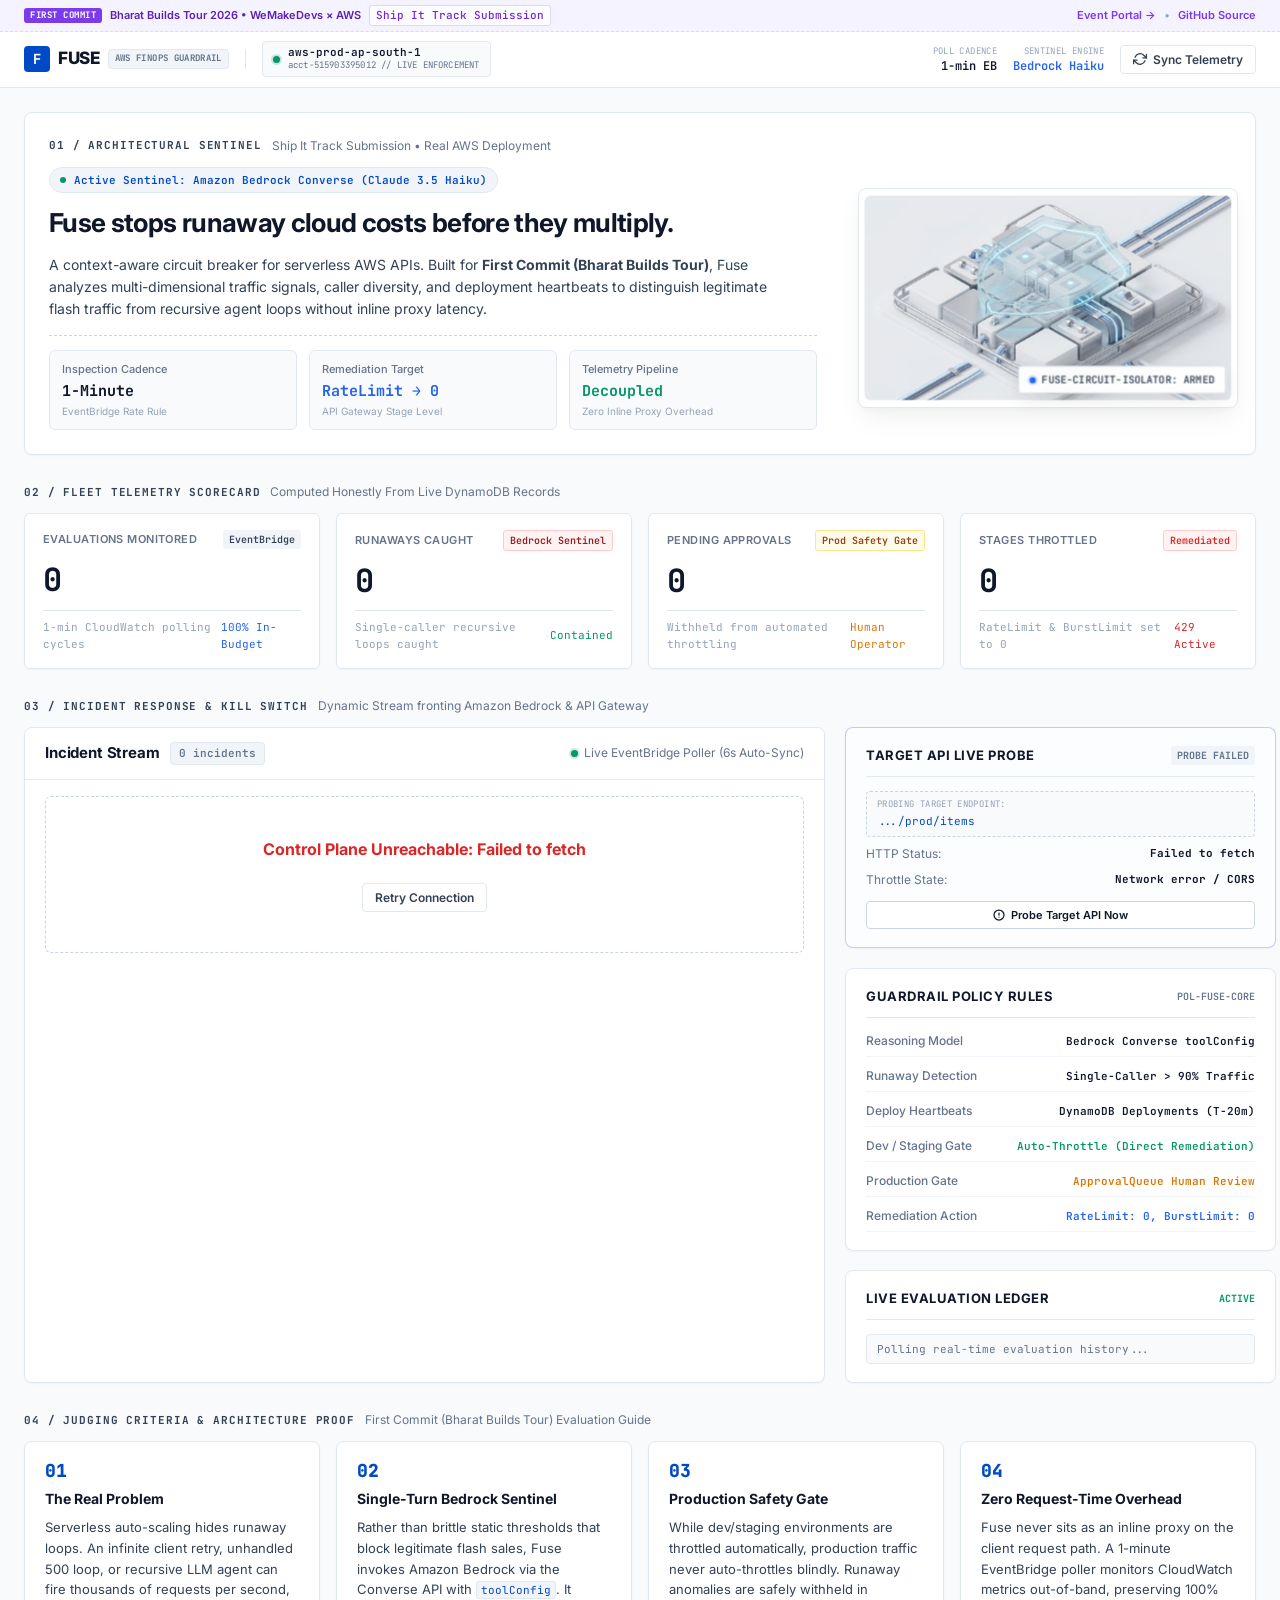
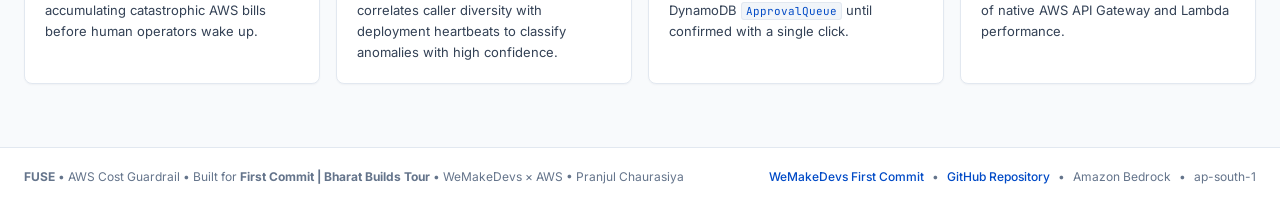
==== commit da842d84: "chore(security,ui): add credential gitignore exclusions and landing page 3d transitions" ====
--- a/frontend/index.html
+++ b/frontend/index.html
@@ -91,17 +91,17 @@
               A context-aware circuit breaker for serverless AWS APIs. Built for <strong>First Commit (Bharat Builds Tour)</strong>, Fuse analyzes multi-dimensional traffic signals, caller diversity, and deployment heartbeats to distinguish legitimate flash traffic from recursive agent loops without inline proxy latency.
             </p>
             <div class="hero-specs-row">
-              <div class="spec-card">
+              <div class="spec-card tilt-3d">
                 <span class="spec-label">Inspection Cadence</span>
                 <span class="spec-val">1-Minute</span>
                 <span class="spec-sub">EventBridge Rate Rule</span>
               </div>
-              <div class="spec-card">
+              <div class="spec-card tilt-3d">
                 <span class="spec-label">Remediation Target</span>
                 <span class="spec-val text-blue">RateLimit &rarr; 0</span>
                 <span class="spec-sub">API Gateway Stage Level</span>
               </div>
-              <div class="spec-card">
+              <div class="spec-card tilt-3d">
                 <span class="spec-label">Telemetry Pipeline</span>
                 <span class="spec-val text-green">Decoupled</span>
                 <span class="spec-sub">Zero Inline Proxy Overhead</span>
@@ -123,13 +123,13 @@
       </section>
 
       <!-- 02 / Real-Time Fleet Telemetry Bento Scorecard -->
-      <section class="metrics-container-section">
+      <section class="metrics-container-section reveal-on-scroll">
         <div class="section-badge-row">
           <span class="section-mono-tag">02 / FLEET TELEMETRY SCORECARD</span>
           <span class="section-sub-tag">Computed Honestly From Live DynamoDB Records</span>
         </div>
         <div class="metrics-grid">
-          <div class="bento-tile">
+          <div class="bento-tile tilt-3d">
             <div class="tile-header">
               <span class="tile-title">Evaluations Monitored</span>
               <span class="tile-chip">EventBridge</span>
@@ -141,7 +141,7 @@
             </div>
           </div>
 
-          <div class="bento-tile">
+          <div class="bento-tile tilt-3d">
             <div class="tile-header">
               <span class="tile-title">Runaways Caught</span>
               <span class="tile-chip chip-red">Bedrock Sentinel</span>
@@ -153,7 +153,7 @@
             </div>
           </div>
 
-          <div class="bento-tile" id="tile-pending">
+          <div class="bento-tile tilt-3d" id="tile-pending">
             <div class="tile-header">
               <span class="tile-title">Pending Approvals</span>
               <span class="tile-chip chip-amber">Prod Safety Gate</span>
@@ -165,7 +165,7 @@
             </div>
           </div>
 
-          <div class="bento-tile">
+          <div class="bento-tile tilt-3d">
             <div class="tile-header">
               <span class="tile-title">Stages Throttled</span>
               <span class="tile-chip chip-crimson">Remediated</span>
@@ -180,7 +180,7 @@
       </section>
 
       <!-- 03 / Main Operational Console (Split Layout) -->
-      <section class="console-section">
+      <section class="console-section reveal-on-scroll">
         <div class="section-badge-row">
           <span class="section-mono-tag">03 / INCIDENT RESPONSE &amp; KILL SWITCH</span>
           <span class="section-sub-tag">Dynamic Stream fronting Amazon Bedrock &amp; API Gateway</span>
@@ -211,7 +211,7 @@
           <!-- Secondary Audit, Probe & Policy Panel (Right 35%) -->
           <aside class="side-panel">
             <!-- Interactive Live Target API Health Probe -->
-            <div class="side-tile probe-tile">
+            <div class="side-tile probe-tile tilt-3d">
               <div class="side-tile-header">
                 <h3 class="side-tile-title">Target API Live Probe</h3>
                 <span class="probe-status-pill" id="probe-status-pill">CHECKING...</span>
@@ -241,7 +241,7 @@
             </div>
 
             <!-- Safety Guardrail Parameters Tile -->
-            <div class="side-tile">
+            <div class="side-tile tilt-3d">
               <div class="side-tile-header">
                 <h3 class="side-tile-title">Guardrail Policy Rules</h3>
                 <span class="policy-id-tag">POL-FUSE-CORE</span>
@@ -275,7 +275,7 @@
             </div>
 
             <!-- Live Evaluation Ledger -->
-            <div class="side-tile">
+            <div class="side-tile tilt-3d">
               <div class="side-tile-header">
                 <h3 class="side-tile-title">Live Evaluation Ledger</h3>
                 <span class="ledger-status-tag">ACTIVE</span>
@@ -291,13 +291,13 @@
       </section>
 
       <!-- 04 / Hackathon Judging Walkthrough Guide -->
-      <section class="walkthrough-guide-section">
+      <section class="walkthrough-guide-section reveal-on-scroll">
         <div class="section-badge-row">
           <span class="section-mono-tag">04 / JUDGING CRITERIA &amp; ARCHITECTURE PROOF</span>
           <span class="section-sub-tag">First Commit (Bharat Builds Tour) Evaluation Guide</span>
         </div>
         <div class="guide-cards-grid">
-          <div class="guide-card">
+          <div class="guide-card tilt-3d">
             <span class="guide-num">01</span>
             <h4 class="guide-title">The Real Problem</h4>
             <p class="guide-desc">
@@ -305,7 +305,7 @@
             </p>
           </div>
 
-          <div class="guide-card">
+          <div class="guide-card tilt-3d">
             <span class="guide-num">02</span>
             <h4 class="guide-title">Single-Turn Bedrock Sentinel</h4>
             <p class="guide-desc">
@@ -313,7 +313,7 @@
             </p>
           </div>
 
-          <div class="guide-card">
+          <div class="guide-card tilt-3d">
             <span class="guide-num">03</span>
             <h4 class="guide-title">Production Safety Gate</h4>
             <p class="guide-desc">
@@ -321,7 +321,7 @@
             </p>
           </div>
 
-          <div class="guide-card">
+          <div class="guide-card tilt-3d">
             <span class="guide-num">04</span>
             <h4 class="guide-title">Zero Request-Time Overhead</h4>
             <p class="guide-desc">
--- a/frontend/styles.css
+++ b/frontend/styles.css
@@ -357,8 +357,16 @@
   font-weight: 600;
   border-radius: 4px;
   cursor: pointer;
-  transition: all 0.15s ease;
+  transition: all 0.22s cubic-bezier(0.16, 1, 0.3, 1);
   border: 1px solid transparent;
+}
+
+.btn:hover {
+  transform: translateY(-1px);
+}
+
+.btn:active {
+  transform: translateY(0) scale(0.98);
 }
 
 .btn-sync {
@@ -366,12 +374,14 @@
   border-color: var(--border-light);
   color: var(--text-secondary);
   padding: 6px 12px;
+  transition: all 0.22s cubic-bezier(0.16, 1, 0.3, 1);
 }
 
 .btn-sync:hover {
   background-color: var(--bg-subtle);
   border-color: var(--border-strong);
   color: var(--text-primary);
+  box-shadow: var(--shadow-sm);
 }
 
 .btn-sync.loading .icon-sync {
@@ -380,6 +390,39 @@
 
 @keyframes spin {
   to { transform: rotate(360deg); }
+}
+
+/* ==========================================================================
+   Motion System: 3D Depth & Smooth Scroll Transitions
+   ========================================================================== */
+.reveal-on-scroll {
+  opacity: 0;
+  transform: translateY(22px);
+  transition: opacity 0.7s cubic-bezier(0.16, 1, 0.3, 1), transform 0.7s cubic-bezier(0.16, 1, 0.3, 1);
+  will-change: opacity, transform;
+}
+
+.reveal-on-scroll.is-revealed {
+  opacity: 1;
+  transform: translateY(0);
+}
+
+.reveal-stagger-1 { transition-delay: 0.06s; }
+.reveal-stagger-2 { transition-delay: 0.12s; }
+.reveal-stagger-3 { transition-delay: 0.18s; }
+.reveal-stagger-4 { transition-delay: 0.24s; }
+
+/* 3D Tactile Card Tilt */
+.tilt-3d {
+  transform-style: preserve-3d;
+  perspective: 1000px;
+  transition: transform 0.22s cubic-bezier(0.2, 0, 0.2, 1), box-shadow 0.22s cubic-bezier(0.2, 0, 0.2, 1), border-color 0.22s ease;
+  will-change: transform;
+}
+
+.tilt-3d:hover {
+  border-color: var(--border-strong);
+  box-shadow: 0 12px 24px -4px rgba(15, 23, 42, 0.08), 0 4px 8px -2px rgba(15, 23, 42, 0.03);
 }
 
 /* ==========================================================================
@@ -500,6 +543,13 @@
   display: flex;
   flex-direction: column;
   gap: 2px;
+  transition: transform 0.2s cubic-bezier(0.2, 0, 0.2, 1), box-shadow 0.2s cubic-bezier(0.2, 0, 0.2, 1), border-color 0.2s ease;
+}
+
+.spec-card:hover {
+  transform: translateY(-2px);
+  border-color: var(--border-strong);
+  box-shadow: var(--shadow-sm);
 }
 
 .spec-label {
@@ -526,6 +576,7 @@
   align-items: center;
   justify-content: center;
   position: relative;
+  perspective: 1200px;
 }
 
 .visual-wrapper {
@@ -533,29 +584,40 @@
   max-width: 380px;
   background-color: var(--bg-surface);
   border: 1px solid var(--border-light);
-  border-radius: 6px;
+  border-radius: 8px;
   padding: 8px;
-  box-shadow: var(--shadow-sm);
+  box-shadow: 0 12px 30px -6px rgba(15, 23, 42, 0.08), 0 4px 10px -2px rgba(15, 23, 42, 0.04);
   position: relative;
+  transform-style: preserve-3d;
+  transition: transform 0.25s cubic-bezier(0.2, 0, 0.2, 1), box-shadow 0.3s ease;
+  will-change: transform;
+  cursor: pointer;
+}
+
+.visual-wrapper:hover {
+  box-shadow: 0 20px 40px -10px rgba(15, 23, 42, 0.14), 0 8px 16px -4px rgba(15, 23, 42, 0.06);
 }
 
 .hero-3d-visual {
   width: 100%;
   height: auto;
-  border-radius: 4px;
+  border-radius: 6px;
   display: block;
   object-fit: cover;
+  transform: translateZ(16px);
+  transition: transform 0.25s ease;
+  pointer-events: none;
 }
 
 .visual-tag {
   position: absolute;
   bottom: 16px;
   right: 16px;
-  background-color: rgba(255, 255, 255, 0.94);
-  backdrop-filter: blur(4px);
+  background-color: rgba(255, 255, 255, 0.96);
+  backdrop-filter: blur(8px);
   border: 1px solid var(--border-light);
   border-radius: 4px;
-  padding: 4px 8px;
+  padding: 5px 10px;
   font-family: var(--font-mono);
   font-size: 10px;
   font-weight: 600;
@@ -563,6 +625,10 @@
   display: flex;
   align-items: center;
   gap: 6px;
+  transform: translateZ(32px);
+  box-shadow: 0 6px 18px rgba(15, 23, 42, 0.1);
+  transition: transform 0.25s ease, box-shadow 0.25s ease;
+  pointer-events: none;
 }
 
 .visual-dot {
@@ -570,6 +636,7 @@
   height: 6px;
   border-radius: 50%;
   background-color: var(--brand-blue);
+  box-shadow: 0 0 0 2px rgba(37, 99, 235, 0.2);
 }
 
 /* ==========================================================================
@@ -596,12 +663,13 @@
   flex-direction: column;
   justify-content: space-between;
   gap: 8px;
-  transition: border-color 0.15s ease, box-shadow 0.15s ease;
+  transition: transform 0.22s cubic-bezier(0.2, 0, 0.2, 1), border-color 0.22s ease, box-shadow 0.22s ease;
 }
 
 .bento-tile:hover {
+  transform: translateY(-2px);
   border-color: var(--border-strong);
-  box-shadow: var(--shadow-md);
+  box-shadow: 0 10px 20px -4px rgba(15, 23, 42, 0.08), 0 4px 6px -2px rgba(15, 23, 42, 0.03);
 }
 
 .tile-header {
@@ -995,16 +1063,24 @@
   border: none;
   box-shadow: 0 1px 3px rgba(220, 38, 38, 0.3);
   cursor: pointer;
-  transition: all 0.15s ease;
+  transition: all 0.22s cubic-bezier(0.16, 1, 0.3, 1);
 }
 
 .btn-approve-trip:hover {
   background-color: #b91c1c;
+  transform: translateY(-1px);
+  box-shadow: 0 4px 12px rgba(220, 38, 38, 0.4);
+}
+
+.btn-approve-trip:active {
+  transform: translateY(0) scale(0.98);
 }
 
 .btn-approve-trip:disabled {
   opacity: 0.6;
   cursor: not-allowed;
+  transform: none;
+  box-shadow: none;
 }
 
 .btn-toggle-json {
@@ -1073,6 +1149,13 @@
   display: flex;
   flex-direction: column;
   gap: 14px;
+  transition: transform 0.22s cubic-bezier(0.2, 0, 0.2, 1), box-shadow 0.22s cubic-bezier(0.2, 0, 0.2, 1), border-color 0.22s ease;
+}
+
+.side-tile:hover {
+  transform: translateY(-2px);
+  border-color: var(--border-strong);
+  box-shadow: 0 8px 18px -4px rgba(15, 23, 42, 0.06), 0 3px 6px -2px rgba(15, 23, 42, 0.03);
 }
 
 .side-tile-header {
@@ -1180,12 +1263,19 @@
   color: var(--text-primary);
   padding: 6px 10px;
   font-size: 11px;
+  transition: all 0.22s cubic-bezier(0.16, 1, 0.3, 1);
 }
 
 .btn-probe:hover {
   background-color: var(--bg-subtle);
   border-color: var(--brand-primary);
   color: var(--brand-primary);
+  transform: translateY(-1px);
+  box-shadow: var(--shadow-sm);
+}
+
+.btn-probe:active {
+  transform: translateY(0) scale(0.98);
 }
 
 .policy-rows {
@@ -1240,6 +1330,12 @@
   padding: 6px 10px;
   font-family: var(--font-mono);
   font-size: 11px;
+  transition: transform 0.15s ease, border-color 0.15s ease;
+}
+
+.ledger-row:hover {
+  border-color: var(--border-strong);
+  transform: translateX(2px);
 }
 
 .ledger-time {
@@ -1286,12 +1382,12 @@
   display: flex;
   flex-direction: column;
   gap: 8px;
-  transition: transform 0.15s ease, box-shadow 0.15s ease;
+  transition: transform 0.24s cubic-bezier(0.2, 0, 0.2, 1), box-shadow 0.24s cubic-bezier(0.2, 0, 0.2, 1), border-color 0.24s ease;
 }
 
 .guide-card:hover {
-  transform: translateY(-2px);
-  box-shadow: var(--shadow-md);
+  transform: translateY(-3px);
+  box-shadow: 0 12px 24px -4px rgba(15, 23, 42, 0.08), 0 4px 8px -2px rgba(15, 23, 42, 0.03);
   border-color: var(--border-strong);
 }
 
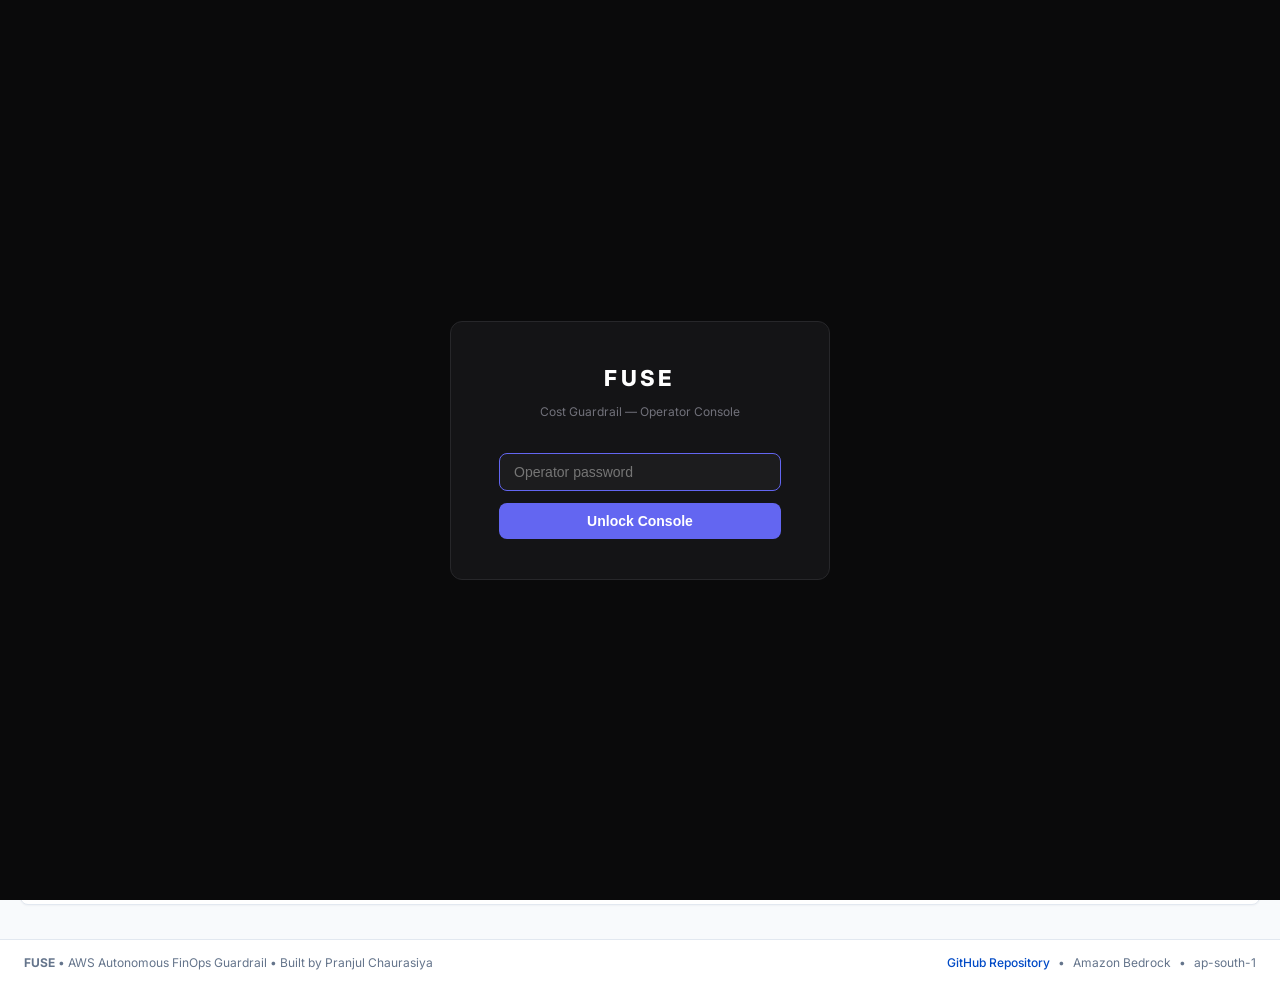
==== commit 16825f41: "feat(saas): surgical WAFv2 IP blocking, cross-account IAM onboarding & compact console - Implemented" ====
--- a/frontend/index.html
+++ b/frontend/index.html
@@ -11,22 +11,6 @@
 </head>
 <body>
   <div class="app-layout">
-    <!-- Hackathon Context Banner (WeMakeDevs x AWS First Commit) -->
-    <div class="hackathon-ribbon">
-      <div class="ribbon-inner">
-        <div class="ribbon-left">
-          <span class="ribbon-tag">FIRST COMMIT</span>
-          <span class="ribbon-text">Bharat Builds Tour 2026 &bull; WeMakeDevs &times; AWS</span>
-          <span class="ribbon-track">Ship It Track Submission</span>
-        </div>
-        <div class="ribbon-right">
-          <a href="https://www.wemakedevs.org/aws/first-commit" target="_blank" rel="noopener" class="ribbon-link">Event Portal &rarr;</a>
-          <span class="ribbon-sep">&bull;</span>
-          <a href="https://github.com/Pranjulchaurasiya/fuse" target="_blank" rel="noopener" class="ribbon-link">GitHub Source</a>
-        </div>
-      </div>
-    </div>
-
     <!-- Top Navigation Header -->
     <header class="top-nav">
       <div class="nav-inner">
@@ -44,20 +28,21 @@
             <span class="pulse-dot"></span>
             <div class="account-meta">
               <span class="account-name">aws-prod-ap-south-1</span>
-              <span class="account-sub">acct-515903395012 // LIVE ENFORCEMENT</span>
+              <span class="account-sub">acct-123456789012 // LIVE ENFORCEMENT</span>
             </div>
           </div>
         </div>
 
         <!-- Telemetry Stats & Actions -->
         <div class="nav-right">
+          <a href="onboarding.html" class="ribbon-link" style="padding: 6px 12px; border: 1px solid var(--border-color); border-radius: 6px; font-size: 12px; text-decoration: none; color: var(--text-primary); font-weight: 600;">+ Onboard AWS Account</a>
           <div class="micro-stat">
-            <span class="stat-lbl">POLL CADENCE</span>
-            <span class="stat-val">1-min EB</span>
+            <span class="stat-lbl">REMEDIATION</span>
+            <span class="stat-val text-crimson">WAF IP Isolation</span>
           </div>
           <div class="micro-stat">
             <span class="stat-lbl">SENTINEL ENGINE</span>
-            <span class="stat-val text-blue">Bedrock Haiku</span>
+            <span class="stat-val text-blue">Bedrock Nova Micro</span>
           </div>
           <button id="refresh-btn" class="btn btn-sync">
             <svg class="icon-sync" width="14" height="14" viewBox="0 0 24 24" fill="none" stroke="currentColor" stroke-width="2.2" stroke-linecap="round" stroke-linejoin="round">
@@ -73,108 +58,47 @@
 
     <!-- Main Content Canvas -->
     <main class="content-canvas">
-      <!-- 01 / Architectural Overview Hero Banner -->
-      <section class="hero-bento">
-        <div class="section-badge-row">
-          <span class="section-mono-tag">01 / ARCHITECTURAL SENTINEL</span>
-          <span class="section-sub-tag">Ship It Track Submission &bull; Real AWS Deployment</span>
-        </div>
-        <div class="hero-bento-grid">
-          <!-- Left Architectural Summary -->
-          <div class="hero-left">
-            <div class="active-guard-pill">
-              <span class="ping-dot"></span>
-              <span>Active Sentinel: Amazon Bedrock Converse (Claude 3.5 Haiku)</span>
-            </div>
-            <h1 class="hero-heading">Fuse stops runaway cloud costs before they multiply.</h1>
-            <p class="hero-summary">
-              A context-aware circuit breaker for serverless AWS APIs. Built for <strong>First Commit (Bharat Builds Tour)</strong>, Fuse analyzes multi-dimensional traffic signals, caller diversity, and deployment heartbeats to distinguish legitimate flash traffic from recursive agent loops without inline proxy latency.
-            </p>
-            <div class="hero-specs-row">
-              <div class="spec-card tilt-3d">
-                <span class="spec-label">Inspection Cadence</span>
-                <span class="spec-val">1-Minute</span>
-                <span class="spec-sub">EventBridge Rate Rule</span>
-              </div>
-              <div class="spec-card tilt-3d">
-                <span class="spec-label">Remediation Target</span>
-                <span class="spec-val text-blue">RateLimit &rarr; 0</span>
-                <span class="spec-sub">API Gateway Stage Level</span>
-              </div>
-              <div class="spec-card tilt-3d">
-                <span class="spec-label">Telemetry Pipeline</span>
-                <span class="spec-val text-green">Decoupled</span>
-                <span class="spec-sub">Zero Inline Proxy Overhead</span>
-              </div>
-            </div>
-          </div>
-
-          <!-- Right 3D Architectural Visual -->
-          <div class="hero-right">
-            <div class="visual-wrapper">
-              <img src="assets/fuse_hero_3d.jpg" alt="Fuse 3D Circuit Breaker Shield" class="hero-3d-visual" />
-              <div class="visual-tag">
-                <span class="visual-dot"></span>
-                <span>FUSE-CIRCUIT-ISOLATOR: ARMED</span>
-              </div>
-            </div>
-          </div>
-        </div>
-      </section>
-
-      <!-- 02 / Real-Time Fleet Telemetry Bento Scorecard -->
-      <section class="metrics-container-section reveal-on-scroll">
-        <div class="section-badge-row">
-          <span class="section-mono-tag">02 / FLEET TELEMETRY SCORECARD</span>
-          <span class="section-sub-tag">Computed Honestly From Live DynamoDB Records</span>
-        </div>
-        <div class="metrics-grid">
-          <div class="bento-tile tilt-3d">
-            <div class="tile-header">
-              <span class="tile-title">Evaluations Monitored</span>
-              <span class="tile-chip">EventBridge</span>
-            </div>
-            <div class="tile-value" id="metric-total">0</div>
-            <div class="tile-footer">
-              <span>1-min CloudWatch polling cycles</span>
-              <span class="text-blue">100% In-Budget</span>
-            </div>
-          </div>
-
-          <div class="bento-tile tilt-3d">
-            <div class="tile-header">
-              <span class="tile-title">Runaways Caught</span>
-              <span class="tile-chip chip-red">Bedrock Sentinel</span>
-            </div>
-            <div class="tile-value" id="metric-runaways">0</div>
-            <div class="tile-footer">
-              <span>Single-caller recursive loops caught</span>
-              <span class="text-green">Contained</span>
-            </div>
-          </div>
-
-          <div class="bento-tile tilt-3d" id="tile-pending">
-            <div class="tile-header">
-              <span class="tile-title">Pending Approvals</span>
-              <span class="tile-chip chip-amber">Prod Safety Gate</span>
-            </div>
-            <div class="tile-value" id="metric-pending">0</div>
-            <div class="tile-footer">
-              <span>Withheld from automated throttling</span>
-              <span class="text-amber">Human Operator</span>
-            </div>
-          </div>
-
-          <div class="bento-tile tilt-3d">
-            <div class="tile-header">
-              <span class="tile-title">Stages Throttled</span>
-              <span class="tile-chip chip-crimson">Remediated</span>
-            </div>
-            <div class="tile-value" id="metric-throttled">0</div>
-            <div class="tile-footer">
-              <span>RateLimit &amp; BurstLimit set to 0</span>
-              <span class="text-crimson">429 Active</span>
-            </div>
+      <!-- Unified Top Command Strip: Sentinel Summary + Telemetry Bento -->
+      <section class="top-command-strip">
+        <div class="command-summary-tile tilt-3d">
+          <div class="active-guard-pill">
+            <span class="ping-dot"></span>
+            <span>Amazon Bedrock Converse (Nova Micro)</span>
+          </div>
+          <h1 class="hero-heading-compact">Fuse stops runaway AWS costs before they multiply.</h1>
+          <p class="hero-summary-compact">
+            Context-aware circuit breaker &amp; surgical WAF isolator for serverless APIs. Decoupled 1-min EventBridge polling with zero proxy latency.
+          </p>
+          <div class="compact-spec-pills">
+            <span class="compact-pill"><strong>CADENCE:</strong> 1-Min EB</span>
+            <span class="compact-pill text-crimson"><strong>ACTION:</strong> WAF IP Block</span>
+            <span class="compact-pill text-green"><strong>RECOVERY:</strong> 15-Min Cooldown</span>
+          </div>
+        </div>
+
+        <div class="metrics-grid-compact">
+          <div class="bento-tile-compact tilt-3d">
+            <span class="tile-compact-label">Evaluations</span>
+            <div class="tile-compact-val" id="metric-total">0</div>
+            <span class="tile-compact-sub text-blue">1-min EB Cycles</span>
+          </div>
+
+          <div class="bento-tile-compact tilt-3d">
+            <span class="tile-compact-label">Runaways Caught</span>
+            <div class="tile-compact-val" id="metric-runaways">0</div>
+            <span class="tile-compact-sub text-green">Contained</span>
+          </div>
+
+          <div class="bento-tile-compact tilt-3d" id="tile-pending">
+            <span class="tile-compact-label">Pending Review</span>
+            <div class="tile-compact-val" id="metric-pending">0</div>
+            <span class="tile-compact-sub text-amber">Prod Safety Gate</span>
+          </div>
+
+          <div class="bento-tile-compact tilt-3d">
+            <span class="tile-compact-label">Blocked in WAF</span>
+            <div class="tile-compact-val" id="metric-throttled">0</div>
+            <span class="tile-compact-sub text-crimson">HTTP 403 Dropped</span>
           </div>
         </div>
       </section>
@@ -253,23 +177,23 @@
                 </div>
                 <div class="policy-item">
                   <span class="policy-key">Runaway Detection</span>
-                  <span class="policy-val">Single-Caller &gt; 90% Traffic</span>
+                  <span class="policy-val">Single-Caller &gt; 85% Traffic</span>
                 </div>
                 <div class="policy-item">
                   <span class="policy-key">Deploy Heartbeats</span>
-                  <span class="policy-val">DynamoDB Deployments (T-20m)</span>
-                </div>
-                <div class="policy-item">
-                  <span class="policy-key">Dev / Staging Gate</span>
-                  <span class="policy-val text-green">Auto-Throttle (Direct Remediation)</span>
-                </div>
-                <div class="policy-item">
-                  <span class="policy-key">Production Gate</span>
-                  <span class="policy-val text-amber">ApprovalQueue Human Review</span>
+                  <span class="policy-val">DynamoDB Deployments (T-15m)</span>
                 </div>
                 <div class="policy-item">
                   <span class="policy-key">Remediation Action</span>
-                  <span class="policy-val text-blue">RateLimit: 0, BurstLimit: 0</span>
+                  <span class="policy-val text-crimson">Surgical AWS WAFv2 IP Block</span>
+                </div>
+                <div class="policy-item">
+                  <span class="policy-key">Auto-Recovery</span>
+                  <span class="policy-val text-green">15-Minute Cooldown Unblock</span>
+                </div>
+                <div class="policy-item">
+                  <span class="policy-key">Fast Defense Layer</span>
+                  <span class="policy-val text-blue">WAF Rate-Based Flood Cap (500)</span>
                 </div>
               </div>
             </div>
@@ -290,13 +214,15 @@
         </div>
       </section>
 
-      <!-- 04 / Hackathon Judging Walkthrough Guide -->
-      <section class="walkthrough-guide-section reveal-on-scroll">
-        <div class="section-badge-row">
-          <span class="section-mono-tag">04 / JUDGING CRITERIA &amp; ARCHITECTURE PROOF</span>
-          <span class="section-sub-tag">First Commit (Bharat Builds Tour) Evaluation Guide</span>
-        </div>
-        <div class="guide-cards-grid">
+      <!-- 04 / Hackathon Judging Walkthrough Guide (Collapsible Drawer) -->
+      <details class="walkthrough-guide-details">
+        <summary class="walkthrough-summary">
+          <div class="section-badge-row" style="margin: 0; cursor: pointer;">
+            <span class="section-mono-tag">04 / JUDGING CRITERIA &amp; ARCHITECTURE PROOF</span>
+            <span class="section-sub-tag">Click to expand evaluation guide &darr;</span>
+          </div>
+        </summary>
+        <div class="guide-cards-grid" style="margin-top: 14px;">
           <div class="guide-card tilt-3d">
             <span class="guide-num">01</span>
             <h4 class="guide-title">The Real Problem</h4>
@@ -329,18 +255,16 @@
             </p>
           </div>
         </div>
-      </section>
+      </details>
     </main>
 
     <!-- Global Footer -->
     <footer class="bottom-footer">
       <div class="footer-inner">
         <div class="footer-brand-info">
-          <strong>FUSE</strong> &bull; AWS Cost Guardrail &bull; Built for <strong>First Commit | Bharat Builds Tour</strong> &bull; WeMakeDevs &times; AWS &bull; Pranjul Chaurasiya
+          <strong>FUSE</strong> &bull; AWS Autonomous FinOps Guardrail &bull; Built by Pranjul Chaurasiya
         </div>
         <div class="footer-links">
-          <a href="https://www.wemakedevs.org/aws/first-commit" target="_blank" rel="noopener">WeMakeDevs First Commit</a>
-          <span>&bull;</span>
           <a href="https://github.com/Pranjulchaurasiya/fuse" target="_blank" rel="noopener">GitHub Repository</a>
           <span>&bull;</span>
           <span>Amazon Bedrock</span>
@@ -351,6 +275,8 @@
     </footer>
   </div>
 
+  <script src="config.js"></script>
+  <script src="auth.js"></script>
   <script src="app.js"></script>
 </body>
 </html>
--- a/frontend/styles.css
+++ b/frontend/styles.css
@@ -431,51 +431,159 @@
 .content-canvas {
   max-width: 1360px;
   width: 100%;
-  margin: 24px auto;
-  padding: 0 24px;
+  margin: 14px auto;
+  padding: 0 20px;
   flex: 1;
   display: flex;
   flex-direction: column;
-  gap: 28px;
+  gap: 16px;
 }
 
 .section-badge-row {
   display: flex;
   align-items: center;
-  gap: 10px;
-  margin-bottom: 12px;
+  gap: 8px;
+  margin-bottom: 8px;
 }
 
 .section-mono-tag {
   font-family: var(--font-mono);
-  font-size: 11px;
+  font-size: 10px;
   font-weight: 700;
   letter-spacing: 0.08em;
   color: var(--text-secondary);
 }
 
 .section-sub-tag {
-  font-size: 12px;
+  font-size: 11px;
   color: var(--text-muted);
 }
 
 /* ==========================================================================
-   01 / Hero Architectural Bento Banner
+   Unified Top Command Strip & Compact Telemetry
    ========================================================================== */
-.hero-bento {
-  background-color: var(--bg-surface);
-  border: 1px solid var(--border-light);
-  border-radius: 8px;
-  box-shadow: var(--shadow-sm);
-  padding: 24px;
-  overflow: hidden;
-}
-
-.hero-bento-grid {
+.top-command-strip {
   display: grid;
   grid-template-columns: 1fr;
-  align-items: center;
-  gap: 24px;
+  gap: 12px;
+}
+
+@media (min-width: 960px) {
+  .top-command-strip {
+    grid-template-columns: 46% 54%;
+  }
+}
+
+.command-summary-tile {
+  background-color: var(--bg-surface);
+  border: 1px solid var(--border-light);
+  border-radius: 8px;
+  padding: 14px 18px;
+  display: flex;
+  flex-direction: column;
+  gap: 8px;
+  box-shadow: var(--shadow-sm);
+}
+
+.hero-heading-compact {
+  font-size: 17px;
+  font-weight: 700;
+  letter-spacing: -0.02em;
+  color: var(--text-primary);
+  line-height: 1.25;
+  margin: 0;
+}
+
+.hero-summary-compact {
+  font-size: 12px;
+  color: var(--text-secondary);
+  line-height: 1.45;
+  margin: 0;
+}
+
+.compact-spec-pills {
+  display: flex;
+  flex-wrap: wrap;
+  gap: 8px;
+  margin-top: 2px;
+}
+
+.compact-pill {
+  font-family: var(--font-mono);
+  font-size: 10px;
+  background-color: var(--bg-subtle);
+  border: 1px solid var(--border-light);
+  padding: 2px 7px;
+  border-radius: 4px;
+  color: var(--text-secondary);
+}
+
+.metrics-grid-compact {
+  display: grid;
+  grid-template-columns: repeat(2, 1fr);
+  gap: 10px;
+}
+
+@media (min-width: 580px) {
+  .metrics-grid-compact {
+    grid-template-columns: repeat(4, 1fr);
+  }
+}
+
+.bento-tile-compact {
+  background-color: var(--bg-surface);
+  border: 1px solid var(--border-light);
+  border-radius: 8px;
+  padding: 12px 14px;
+  display: flex;
+  flex-direction: column;
+  justify-content: space-between;
+  box-shadow: var(--shadow-sm);
+  transition: transform 0.2s cubic-bezier(0.2, 0, 0.2, 1), box-shadow 0.2s cubic-bezier(0.2, 0, 0.2, 1);
+}
+
+.bento-tile-compact:hover {
+  transform: translateY(-2px);
+  border-color: var(--border-strong);
+}
+
+.tile-compact-label {
+  font-family: var(--font-mono);
+  font-size: 10px;
+  font-weight: 600;
+  color: var(--text-muted);
+  text-transform: uppercase;
+  letter-spacing: 0.04em;
+}
+
+.tile-compact-val {
+  font-family: var(--font-mono);
+  font-size: 22px;
+  font-weight: 800;
+  color: var(--text-primary);
+  line-height: 1.1;
+  margin: 4px 0;
+}
+
+.tile-compact-sub {
+  font-size: 10px;
+  font-weight: 500;
+}
+
+.walkthrough-guide-details {
+  background-color: var(--bg-surface);
+  border: 1px solid var(--border-light);
+  border-radius: 8px;
+  padding: 12px 16px;
+  box-shadow: var(--shadow-sm);
+}
+
+.walkthrough-summary {
+  list-style: none;
+}
+
+.walkthrough-summary::-webkit-details-marker {
+  display: none;
 }
 
 @media (min-width: 980px) {
@@ -487,33 +595,33 @@
 .hero-left {
   display: flex;
   flex-direction: column;
-  gap: 14px;
+  gap: 10px;
 }
 
 .active-guard-pill {
   align-self: flex-start;
   display: inline-flex;
   align-items: center;
-  gap: 8px;
+  gap: 6px;
   background-color: var(--bg-subtle);
   border: 1px solid var(--border-light);
-  padding: 4px 10px;
+  padding: 3px 8px;
   border-radius: 20px;
   font-family: var(--font-mono);
-  font-size: 11px;
+  font-size: 10px;
   font-weight: 600;
   color: var(--brand-primary);
 }
 
 .ping-dot {
-  width: 6px;
-  height: 6px;
+  width: 5px;
+  height: 5px;
   border-radius: 50%;
   background-color: var(--state-success);
 }
 
 .hero-heading {
-  font-size: 26px;
+  font-size: 22px;
   font-weight: 700;
   letter-spacing: -0.025em;
   color: var(--text-primary);
@@ -521,17 +629,17 @@
 }
 
 .hero-summary {
-  font-size: 14px;
+  font-size: 13px;
   color: var(--text-secondary);
-  line-height: 1.6;
+  line-height: 1.5;
   max-width: 720px;
 }
 
 .hero-specs-row {
   display: grid;
-  grid-template-columns: repeat(auto-fit, minmax(170px, 1fr));
-  gap: 12px;
-  padding-top: 14px;
+  grid-template-columns: repeat(auto-fit, minmax(150px, 1fr));
+  gap: 10px;
+  padding-top: 10px;
   border-top: 1px dashed var(--border-dashed);
 }
 
@@ -581,12 +689,12 @@
 
 .visual-wrapper {
   width: 100%;
-  max-width: 380px;
+  max-width: 280px;
   background-color: var(--bg-surface);
   border: 1px solid var(--border-light);
   border-radius: 8px;
-  padding: 8px;
-  box-shadow: 0 12px 30px -6px rgba(15, 23, 42, 0.08), 0 4px 10px -2px rgba(15, 23, 42, 0.04);
+  padding: 6px;
+  box-shadow: 0 8px 20px -4px rgba(15, 23, 42, 0.08);
   position: relative;
   transform-style: preserve-3d;
   transition: transform 0.25s cubic-bezier(0.2, 0, 0.2, 1), box-shadow 0.3s ease;
@@ -769,15 +877,19 @@
   display: flex;
   flex-direction: column;
   overflow: hidden;
+  max-height: 580px;
 }
 
 .panel-header {
-  padding: 14px 20px;
+  padding: 12px 18px;
   border-bottom: 1px solid var(--border-light);
   display: flex;
   align-items: center;
   justify-content: space-between;
   background-color: var(--bg-surface);
+  position: sticky;
+  top: 0;
+  z-index: 2;
 }
 
 .panel-title-group {
@@ -813,11 +925,13 @@
 }
 
 .incidents-feed {
-  padding: 16px 20px;
-  display: flex;
-  flex-direction: column;
-  gap: 16px;
+  padding: 14px 18px;
+  display: flex;
+  flex-direction: column;
+  gap: 14px;
   min-height: 200px;
+  overflow-y: auto;
+  scrollbar-width: thin;
 }
 
 /* Incident Card */
@@ -1137,7 +1251,10 @@
 .side-panel {
   display: flex;
   flex-direction: column;
-  gap: 20px;
+  gap: 14px;
+  max-height: 580px;
+  overflow-y: auto;
+  scrollbar-width: thin;
 }
 
 .side-tile {
@@ -1145,10 +1262,10 @@
   border: 1px solid var(--border-light);
   border-radius: 8px;
   box-shadow: var(--shadow-sm);
-  padding: 18px 20px;
-  display: flex;
-  flex-direction: column;
-  gap: 14px;
+  padding: 14px 16px;
+  display: flex;
+  flex-direction: column;
+  gap: 10px;
   transition: transform 0.22s cubic-bezier(0.2, 0, 0.2, 1), box-shadow 0.22s cubic-bezier(0.2, 0, 0.2, 1), border-color 0.22s ease;
 }
 
@@ -1369,46 +1486,46 @@
 
 .guide-cards-grid {
   display: grid;
-  grid-template-columns: repeat(auto-fit, minmax(260px, 1fr));
-  gap: 16px;
+  grid-template-columns: repeat(auto-fit, minmax(240px, 1fr));
+  gap: 12px;
 }
 
 .guide-card {
   background-color: var(--bg-surface);
   border: 1px solid var(--border-light);
   border-radius: 8px;
-  padding: 20px;
+  padding: 14px 16px;
   box-shadow: var(--shadow-sm);
   display: flex;
   flex-direction: column;
-  gap: 8px;
+  gap: 6px;
   transition: transform 0.24s cubic-bezier(0.2, 0, 0.2, 1), box-shadow 0.24s cubic-bezier(0.2, 0, 0.2, 1), border-color 0.24s ease;
 }
 
 .guide-card:hover {
-  transform: translateY(-3px);
-  box-shadow: 0 12px 24px -4px rgba(15, 23, 42, 0.08), 0 4px 8px -2px rgba(15, 23, 42, 0.03);
+  transform: translateY(-2px);
+  box-shadow: 0 8px 18px -4px rgba(15, 23, 42, 0.08);
   border-color: var(--border-strong);
 }
 
 .guide-num {
   font-family: var(--font-mono);
-  font-size: 18px;
+  font-size: 15px;
   font-weight: 800;
   color: var(--brand-primary);
   line-height: 1;
 }
 
 .guide-title {
-  font-size: 14px;
+  font-size: 13px;
   font-weight: 700;
   color: var(--text-primary);
 }
 
 .guide-desc {
-  font-size: 13px;
+  font-size: 12px;
   color: var(--text-secondary);
-  line-height: 1.6;
+  line-height: 1.5;
 }
 
 .guide-desc code {
@@ -1423,10 +1540,10 @@
 
 /* Footer */
 .bottom-footer {
-  margin-top: 40px;
+  margin-top: 20px;
   border-top: 1px solid var(--border-light);
   background-color: var(--bg-surface);
-  padding: 20px 0;
+  padding: 14px 0;
 }
 
 .footer-inner {
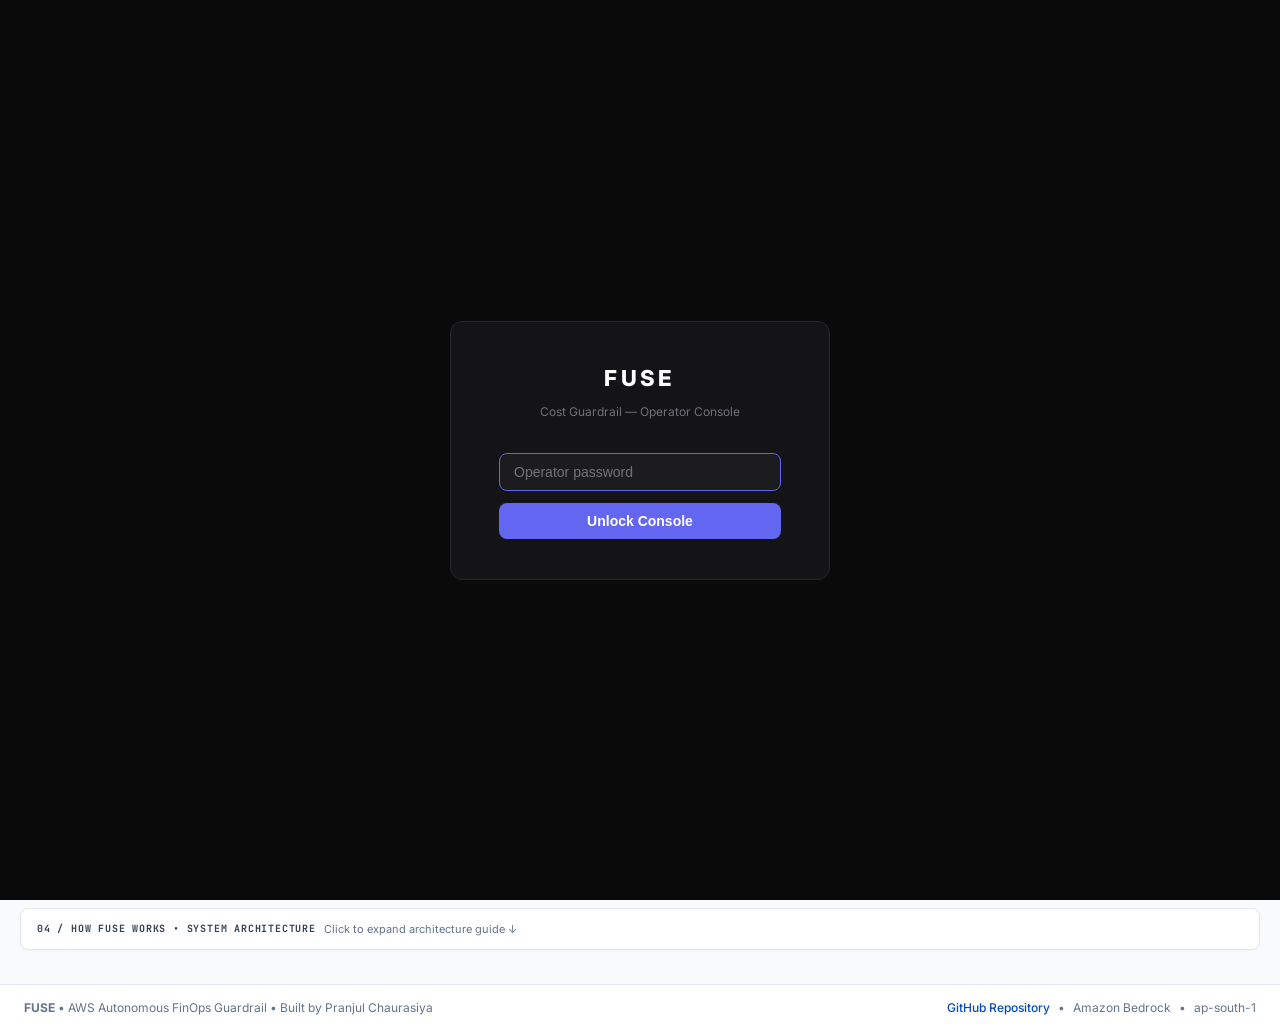
==== commit f712f3fa: "feat(landing): redesign landing page inspired by clean architectural flow and benchmark cards" ====
--- a/frontend/index.html
+++ b/frontend/index.html
@@ -35,6 +35,7 @@
 
         <!-- Telemetry Stats & Actions -->
         <div class="nav-right">
+          <a href="landing.html" class="ribbon-link" style="padding: 6px 12px; border: 1px solid var(--border-color); border-radius: 6px; font-size: 12px; text-decoration: none; color: var(--text-primary); font-weight: 600;">&larr; Landing Page</a>
           <a href="onboarding.html" class="ribbon-link" style="padding: 6px 12px; border: 1px solid var(--border-color); border-radius: 6px; font-size: 12px; text-decoration: none; color: var(--text-primary); font-weight: 600;">+ Onboard AWS Account</a>
           <div class="micro-stat">
             <span class="stat-lbl">REMEDIATION</span>
@@ -214,12 +215,12 @@
         </div>
       </section>
 
-      <!-- 04 / Hackathon Judging Walkthrough Guide (Collapsible Drawer) -->
+      <!-- 04 / How Fuse Works (Collapsible System Guide) -->
       <details class="walkthrough-guide-details">
         <summary class="walkthrough-summary">
           <div class="section-badge-row" style="margin: 0; cursor: pointer;">
-            <span class="section-mono-tag">04 / JUDGING CRITERIA &amp; ARCHITECTURE PROOF</span>
-            <span class="section-sub-tag">Click to expand evaluation guide &darr;</span>
+            <span class="section-mono-tag">04 / HOW FUSE WORKS &bull; SYSTEM ARCHITECTURE</span>
+            <span class="section-sub-tag">Click to expand architecture guide &darr;</span>
           </div>
         </summary>
         <div class="guide-cards-grid" style="margin-top: 14px;">
@@ -233,7 +234,7 @@
 
           <div class="guide-card tilt-3d">
             <span class="guide-num">02</span>
-            <h4 class="guide-title">Single-Turn Bedrock Sentinel</h4>
+            <h4 class="guide-title">Bedrock Sentinel Synthesis</h4>
             <p class="guide-desc">
               Rather than brittle static thresholds that block legitimate flash sales, Fuse invokes Amazon Bedrock via the Converse API with <code>toolConfig</code>. It correlates caller diversity with deployment heartbeats to classify anomalies with high confidence.
             </p>
@@ -241,9 +242,9 @@
 
           <div class="guide-card tilt-3d">
             <span class="guide-num">03</span>
-            <h4 class="guide-title">Production Safety Gate</h4>
-            <p class="guide-desc">
-              While dev/staging environments are throttled automatically, production traffic never auto-throttles blindly. Runaway anomalies are safely withheld in DynamoDB <code>ApprovalQueue</code> until confirmed with a single click.
+            <h4 class="guide-title">Surgical WAF Isolation</h4>
+            <p class="guide-desc">
+              Rather than shutting down the entire API and punishing paying customers, Fuse injects the specific runaway caller IP into AWS WAFv2 IP Sets. Malfunctioning clients get HTTP 403 while legitimate traffic keeps flowing.
             </p>
           </div>
 
--- a/frontend/styles.css
+++ b/frontend/styles.css
@@ -460,44 +460,46 @@
 }
 
 /* ==========================================================================
-   Unified Top Command Strip & Compact Telemetry
+   Unified Top Command Strip & Balanced Telemetry
    ========================================================================== */
 .top-command-strip {
   display: grid;
   grid-template-columns: 1fr;
+  gap: 16px;
+  margin-bottom: 6px;
+}
+
+@media (min-width: 980px) {
+  .top-command-strip {
+    grid-template-columns: 42% 58%;
+  }
+}
+
+.command-summary-tile {
+  background-color: var(--bg-surface);
+  border: 1px solid var(--border-light);
+  border-radius: 8px;
+  padding: 20px 22px;
+  display: flex;
+  flex-direction: column;
+  justify-content: space-between;
   gap: 12px;
-}
-
-@media (min-width: 960px) {
-  .top-command-strip {
-    grid-template-columns: 46% 54%;
-  }
-}
-
-.command-summary-tile {
-  background-color: var(--bg-surface);
-  border: 1px solid var(--border-light);
-  border-radius: 8px;
-  padding: 14px 18px;
-  display: flex;
-  flex-direction: column;
-  gap: 8px;
   box-shadow: var(--shadow-sm);
 }
 
 .hero-heading-compact {
-  font-size: 17px;
+  font-size: 19px;
   font-weight: 700;
   letter-spacing: -0.02em;
   color: var(--text-primary);
-  line-height: 1.25;
+  line-height: 1.35;
   margin: 0;
 }
 
 .hero-summary-compact {
-  font-size: 12px;
+  font-size: 13px;
   color: var(--text-secondary);
-  line-height: 1.45;
+  line-height: 1.6;
   margin: 0;
 }
 
@@ -505,7 +507,7 @@
   display: flex;
   flex-wrap: wrap;
   gap: 8px;
-  margin-top: 2px;
+  margin-top: 4px;
 }
 
 .compact-pill {
@@ -513,7 +515,7 @@
   font-size: 10px;
   background-color: var(--bg-subtle);
   border: 1px solid var(--border-light);
-  padding: 2px 7px;
+  padding: 3px 8px;
   border-radius: 4px;
   color: var(--text-secondary);
 }
@@ -521,10 +523,10 @@
 .metrics-grid-compact {
   display: grid;
   grid-template-columns: repeat(2, 1fr);
-  gap: 10px;
-}
-
-@media (min-width: 580px) {
+  gap: 12px;
+}
+
+@media (min-width: 600px) {
   .metrics-grid-compact {
     grid-template-columns: repeat(4, 1fr);
   }
@@ -534,12 +536,12 @@
   background-color: var(--bg-surface);
   border: 1px solid var(--border-light);
   border-radius: 8px;
-  padding: 12px 14px;
+  padding: 18px 16px;
   display: flex;
   flex-direction: column;
   justify-content: space-between;
   box-shadow: var(--shadow-sm);
-  transition: transform 0.2s cubic-bezier(0.2, 0, 0.2, 1), box-shadow 0.2s cubic-bezier(0.2, 0, 0.2, 1);
+  transition: transform 0.2s cubic-bezier(0.2, 0, 0.2, 1), box-shadow 0.2s cubic-bezier(0.2, 0, 0.2, 1), border-color 0.2s ease;
 }
 
 .bento-tile-compact:hover {
@@ -553,21 +555,23 @@
   font-weight: 600;
   color: var(--text-muted);
   text-transform: uppercase;
-  letter-spacing: 0.04em;
+  letter-spacing: 0.05em;
+  margin-bottom: 8px;
 }
 
 .tile-compact-val {
   font-family: var(--font-mono);
-  font-size: 22px;
+  font-size: 26px;
   font-weight: 800;
   color: var(--text-primary);
   line-height: 1.1;
-  margin: 4px 0;
+  margin: 6px 0;
 }
 
 .tile-compact-sub {
-  font-size: 10px;
+  font-size: 11px;
   font-weight: 500;
+  margin-top: 6px;
 }
 
 .walkthrough-guide-details {
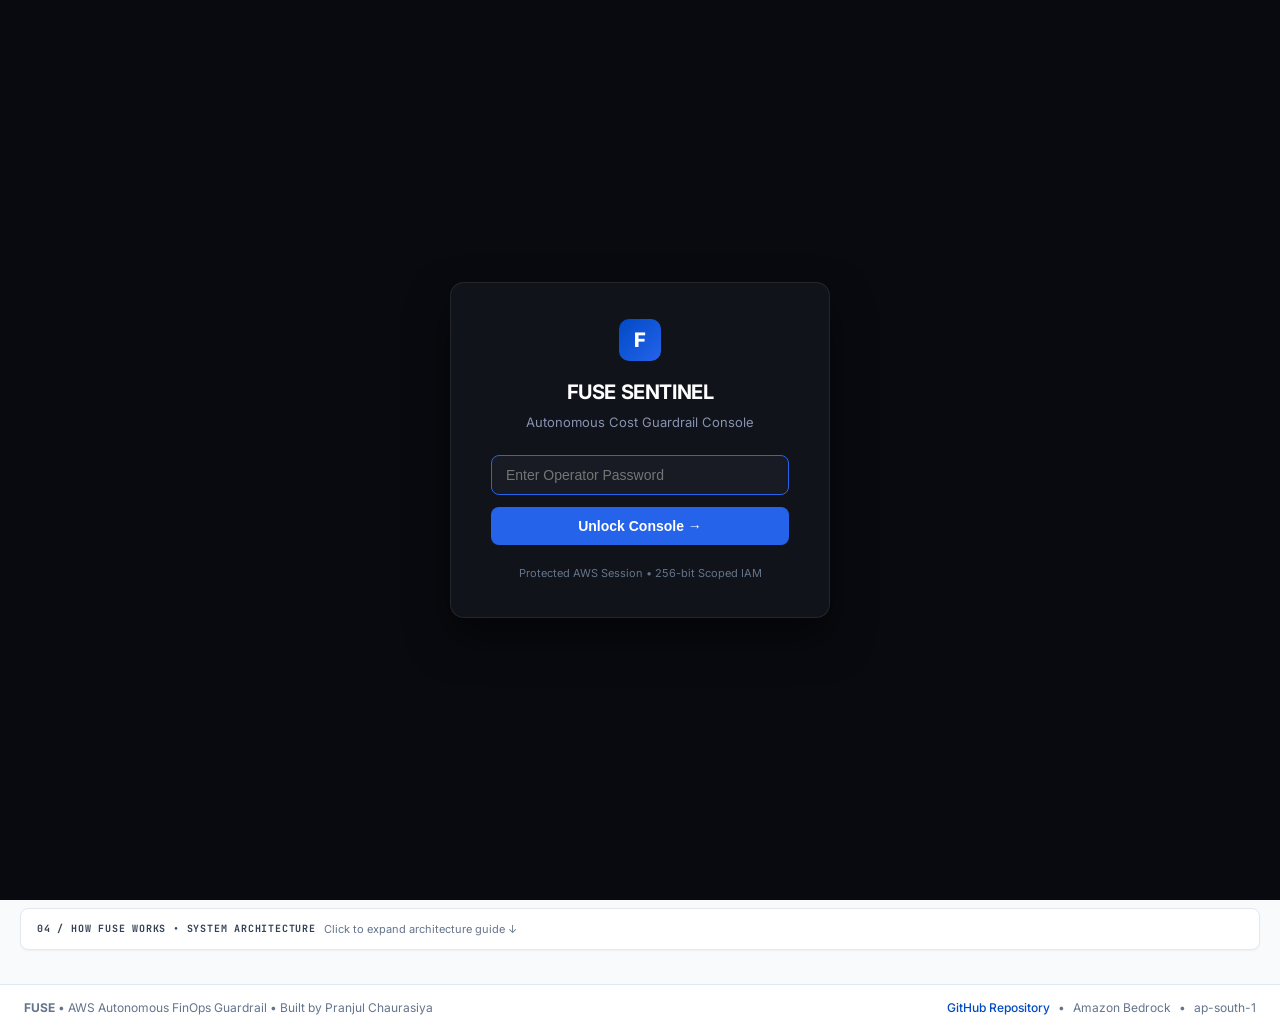
==== commit 39ed4dd4: "feat(ui): add real-time slack alert status tile and onboarding webhook input" ====
--- a/frontend/index.html
+++ b/frontend/index.html
@@ -211,6 +211,56 @@
                 </div>
               </div>
             </div>
+
+            <!-- Real-Time Alerts Tile: Slack & Discord -->
+            <div class="side-tile tilt-3d" style="border: 1px solid #cbd5e1; background: #ffffff;">
+              <div class="side-tile-header">
+                <h3 class="side-tile-title" style="display: flex; align-items: center; gap: 6px;">
+                  <span style="display: inline-block; width: 6px; height: 6px; border-radius: 50%; background: #059669;"></span>
+                  Real-Time Channel Alerting
+                </h3>
+                <span class="ledger-status-tag" style="background: #ecfdf5; color: #059669; font-weight: 700;">CONNECTED</span>
+              </div>
+              <div style="font-size: 11px; color: var(--text-secondary); margin-bottom: 12px; line-height: 1.5;">
+                Instant Slack &amp; Discord notifications fire the millisecond a runaway circuit breaker trips or unblocks.
+              </div>
+              <div style="display: flex; align-items: center; gap: 8px; padding: 8px 12px; background: #f8fafc; border: 1px solid var(--border-light); border-radius: 6px; margin-bottom: 8px;">
+                <svg width="14" height="14" viewBox="0 0 24 24" fill="none" stroke="#4a154b" stroke-width="2"><rect x="3" y="3" width="18" height="18" rx="4"></rect><path d="M9 9h6v6H9z"></path></svg>
+                <span style="font-size: 11px; font-weight: 600; color: var(--text-primary);">Slack Webhook Active</span>
+                <span style="margin-left: auto; font-family: var(--font-mono); font-size: 10px; color: #059669;">#new-channel</span>
+              </div>
+            </div>
+
+            <!-- Developer CLI & Model Context Protocol (MCP) Tile -->
+            <div class="side-tile tilt-3d" style="border: 1px solid #bfdbfe; background: linear-gradient(180deg, #f8fafc 0%, #eff6ff 100%);">
+              <div class="side-tile-header">
+                <h3 class="side-tile-title" style="color: #1e40af; display: flex; align-items: center; gap: 6px;">
+                  <span style="display: inline-block; width: 6px; height: 6px; border-radius: 50%; background: #2563eb;"></span>
+                  AI Agents &amp; CLI Interface
+                </h3>
+                <span class="ledger-status-tag" style="background: #dbeafe; color: #1e40af; font-weight: 700;">MCP READY</span>
+              </div>
+              <div style="font-size: 11px; color: var(--text-secondary); margin-bottom: 10px; line-height: 1.5;">
+                Control Fuse via terminal or connect to <strong>Claude Desktop</strong> &amp; <strong>Cursor</strong> using the Model Context Protocol.
+              </div>
+              <div style="background: #0f172a; border-radius: 6px; padding: 8px 10px; font-family: var(--font-mono); font-size: 10px; color: #38bdf8; margin-bottom: 10px;">
+                <div style="color: #94a3b8; font-size: 9px; margin-bottom: 4px; display: flex; justify-content: space-between;">
+                  <span>TERMINAL CLI</span>
+                  <span style="color: #cbd5e1; cursor: pointer;" onclick="navigator.clipboard.writeText('fuse-mcp'); alert('CLI command copied!')">Copy</span>
+                </div>
+                <code>$ fuse-mcp</code>
+              </div>
+              <div style="background: #0f172a; border-radius: 6px; padding: 8px 10px; font-family: var(--font-mono); font-size: 10px; color: #38bdf8;">
+                <div style="color: #94a3b8; font-size: 9px; margin-bottom: 4px; display: flex; justify-content: space-between;">
+                  <span>MCP SERVER (STDIO)</span>
+                  <span style="color: #cbd5e1; cursor: pointer;" onclick="navigator.clipboard.writeText('python mcp_server.py'); alert('MCP command copied!')">Copy</span>
+                </div>
+                <code>$ python mcp_server.py</code>
+              </div>
+              <div style="margin-top: 10px; text-align: right;">
+                <a href="landing.html#developer-tools" style="font-size: 11px; font-weight: 600; color: #2563eb; text-decoration: none;">View Full Setup Guide &rarr;</a>
+              </div>
+            </div>
           </aside>
         </div>
       </section>
